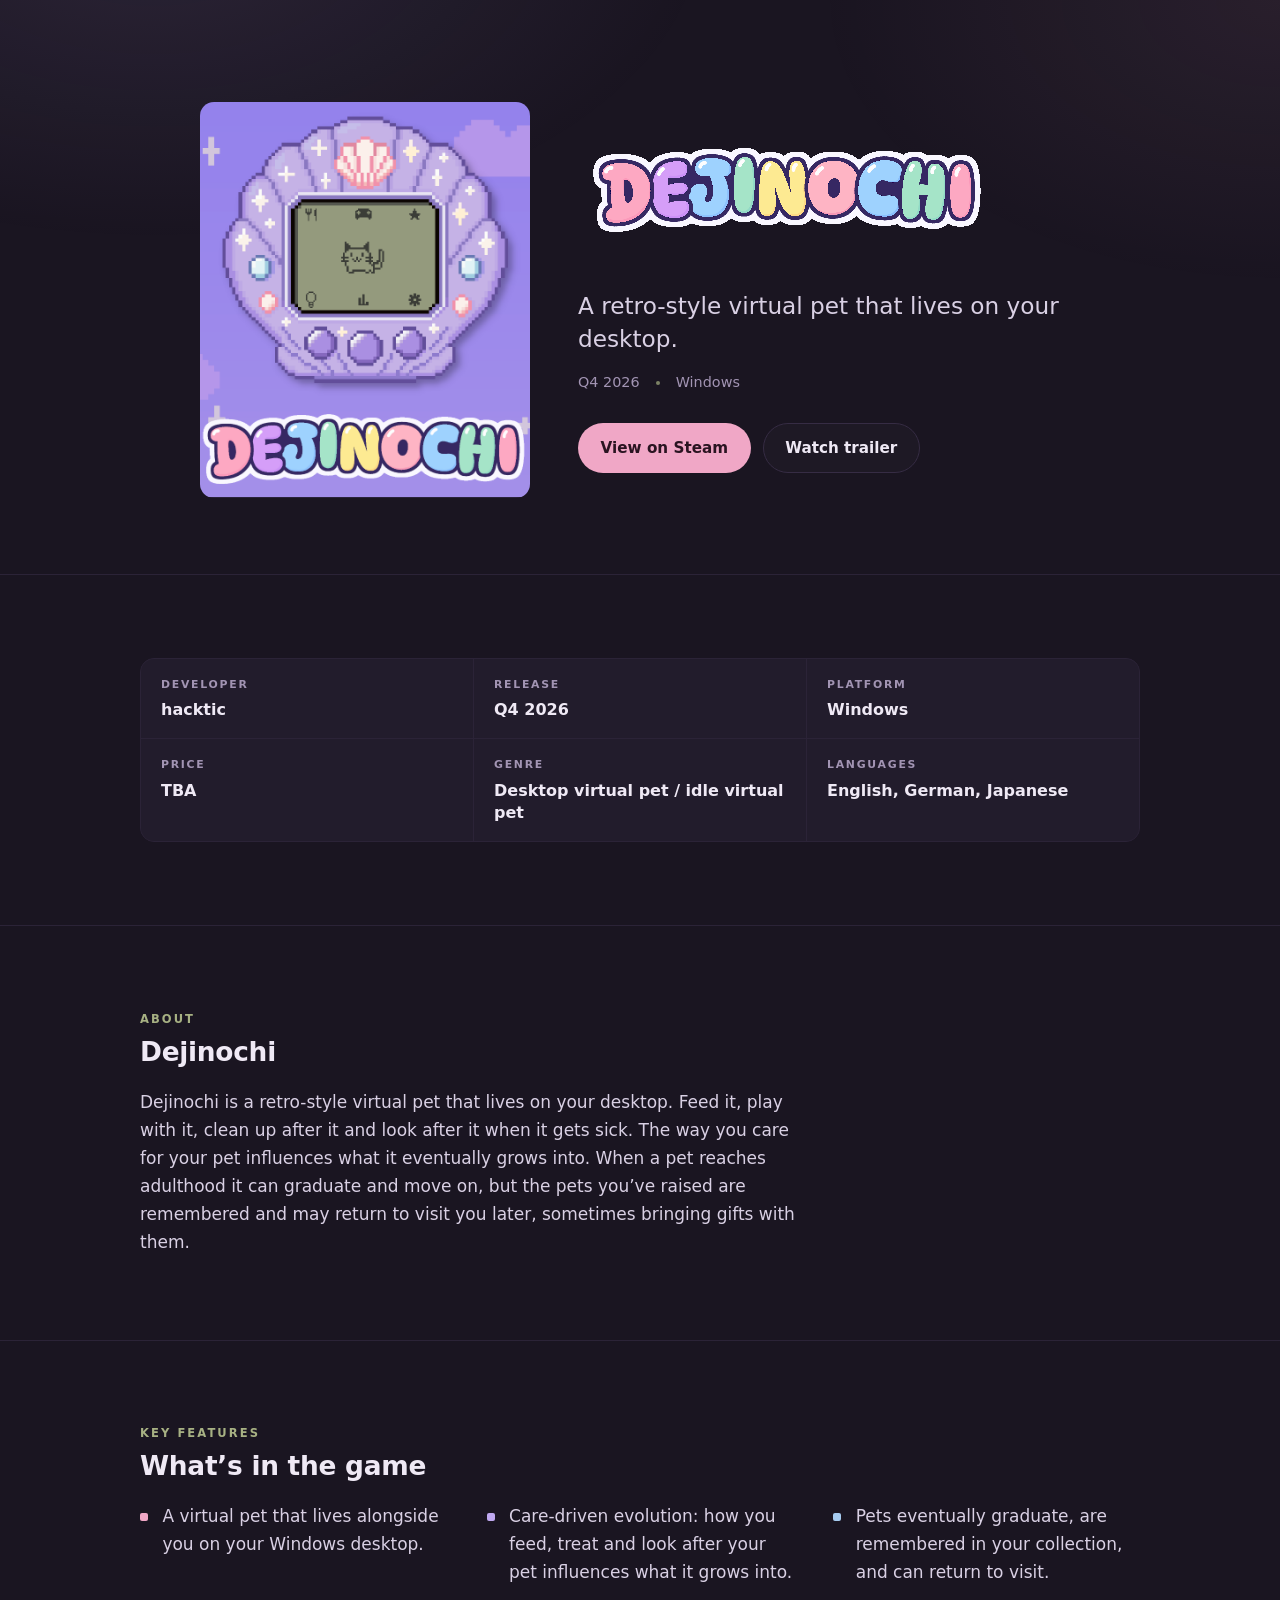
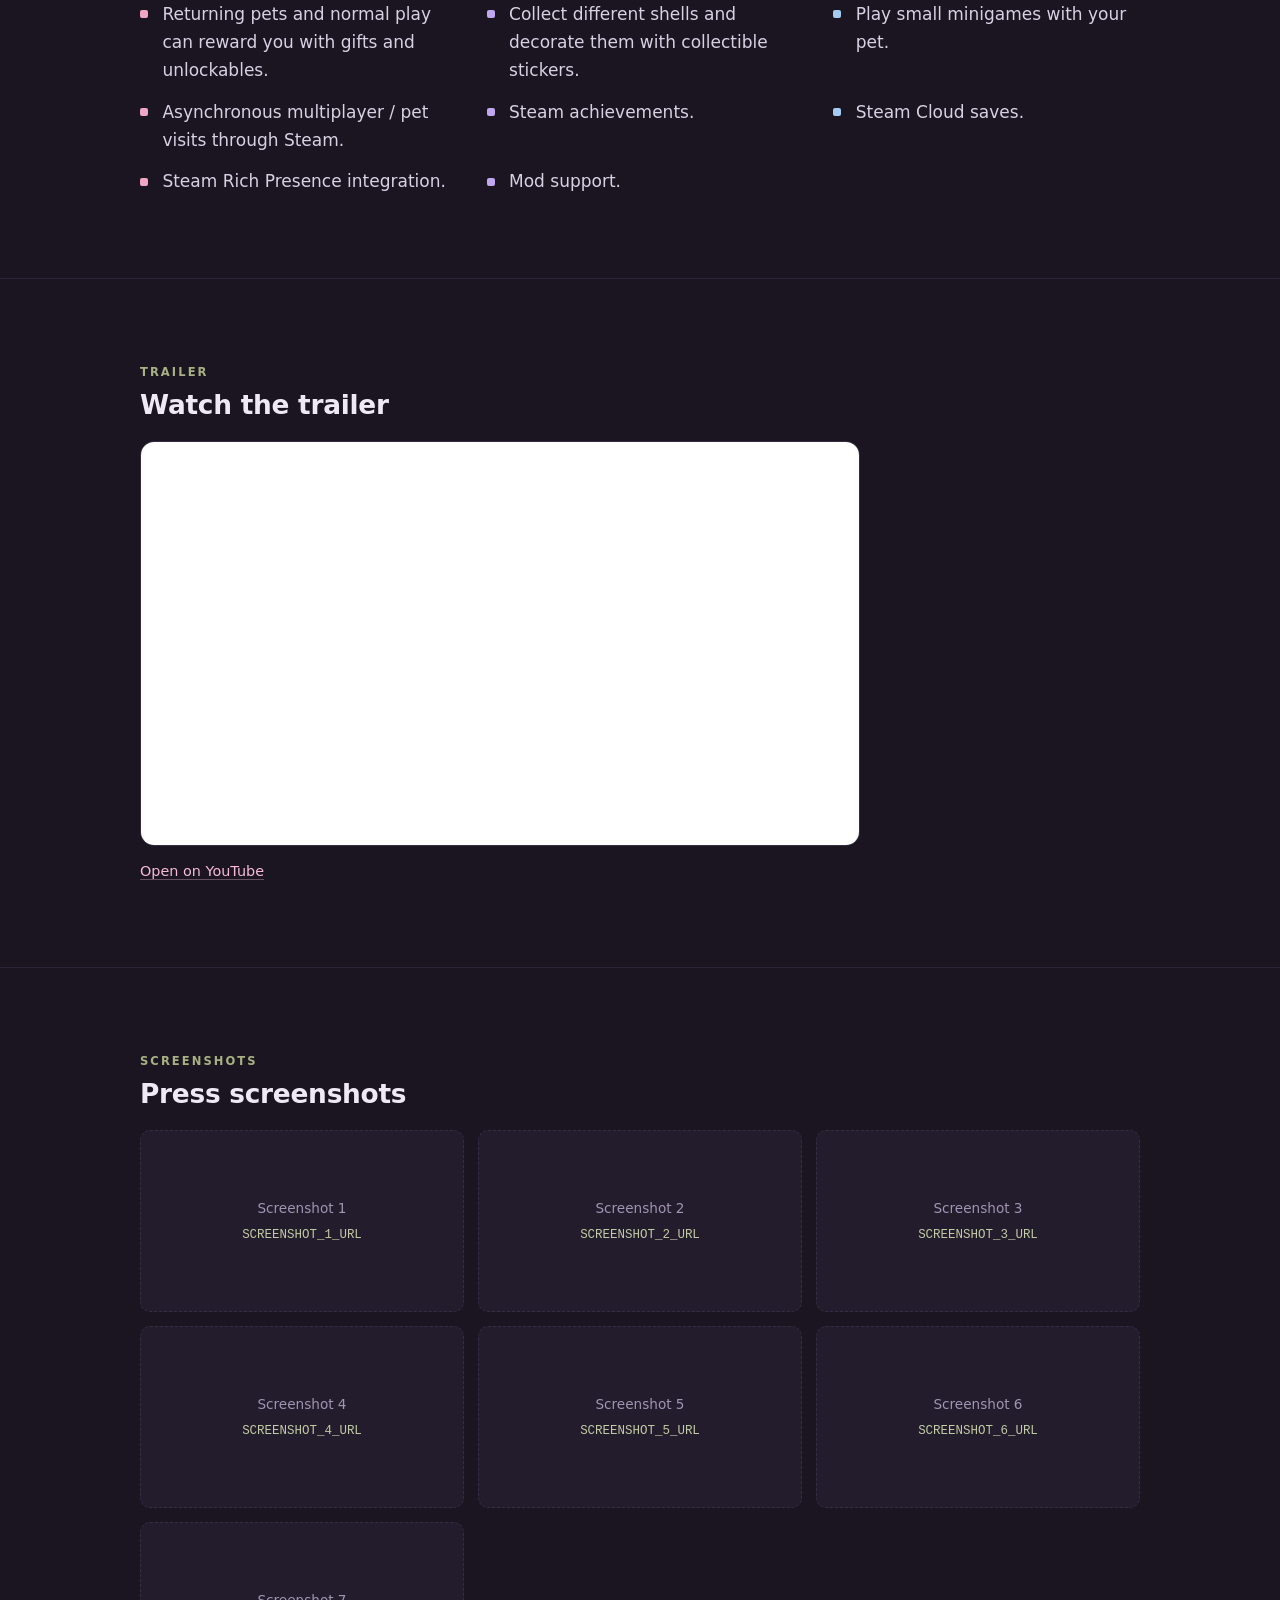
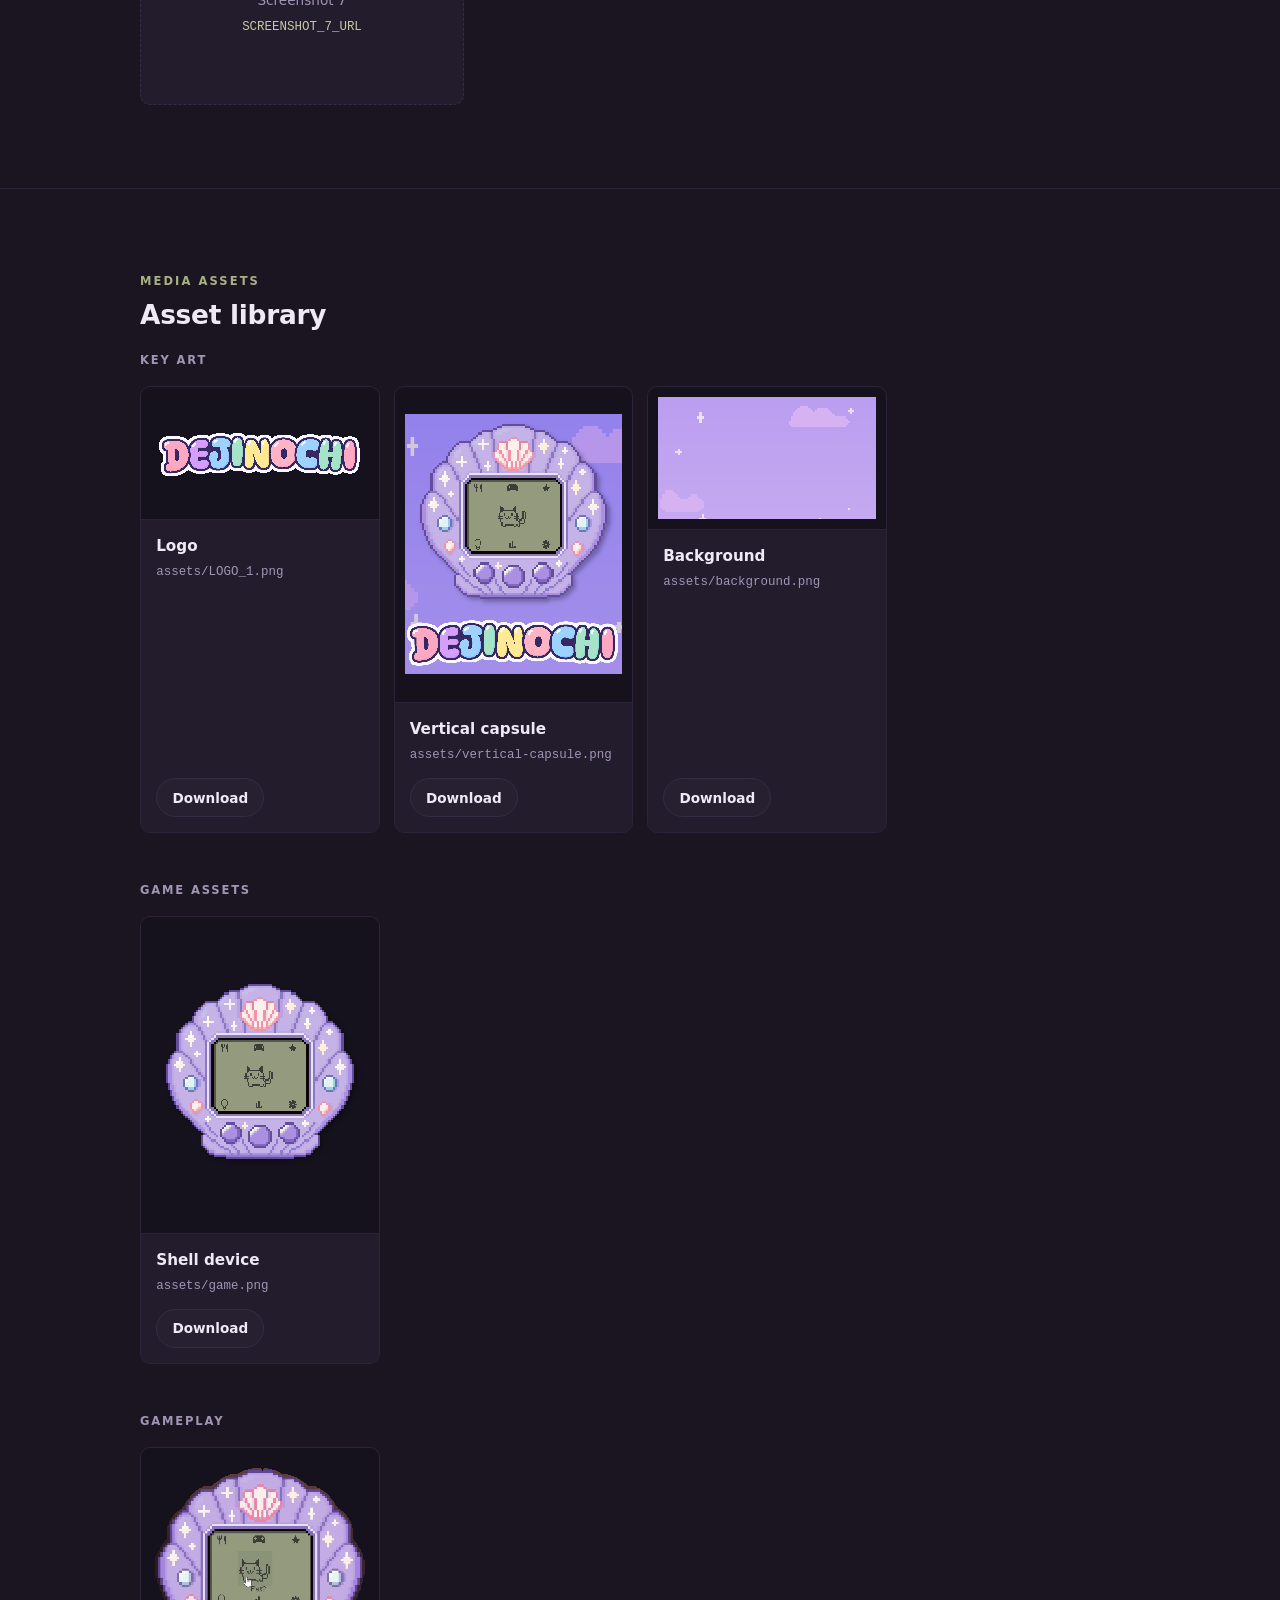
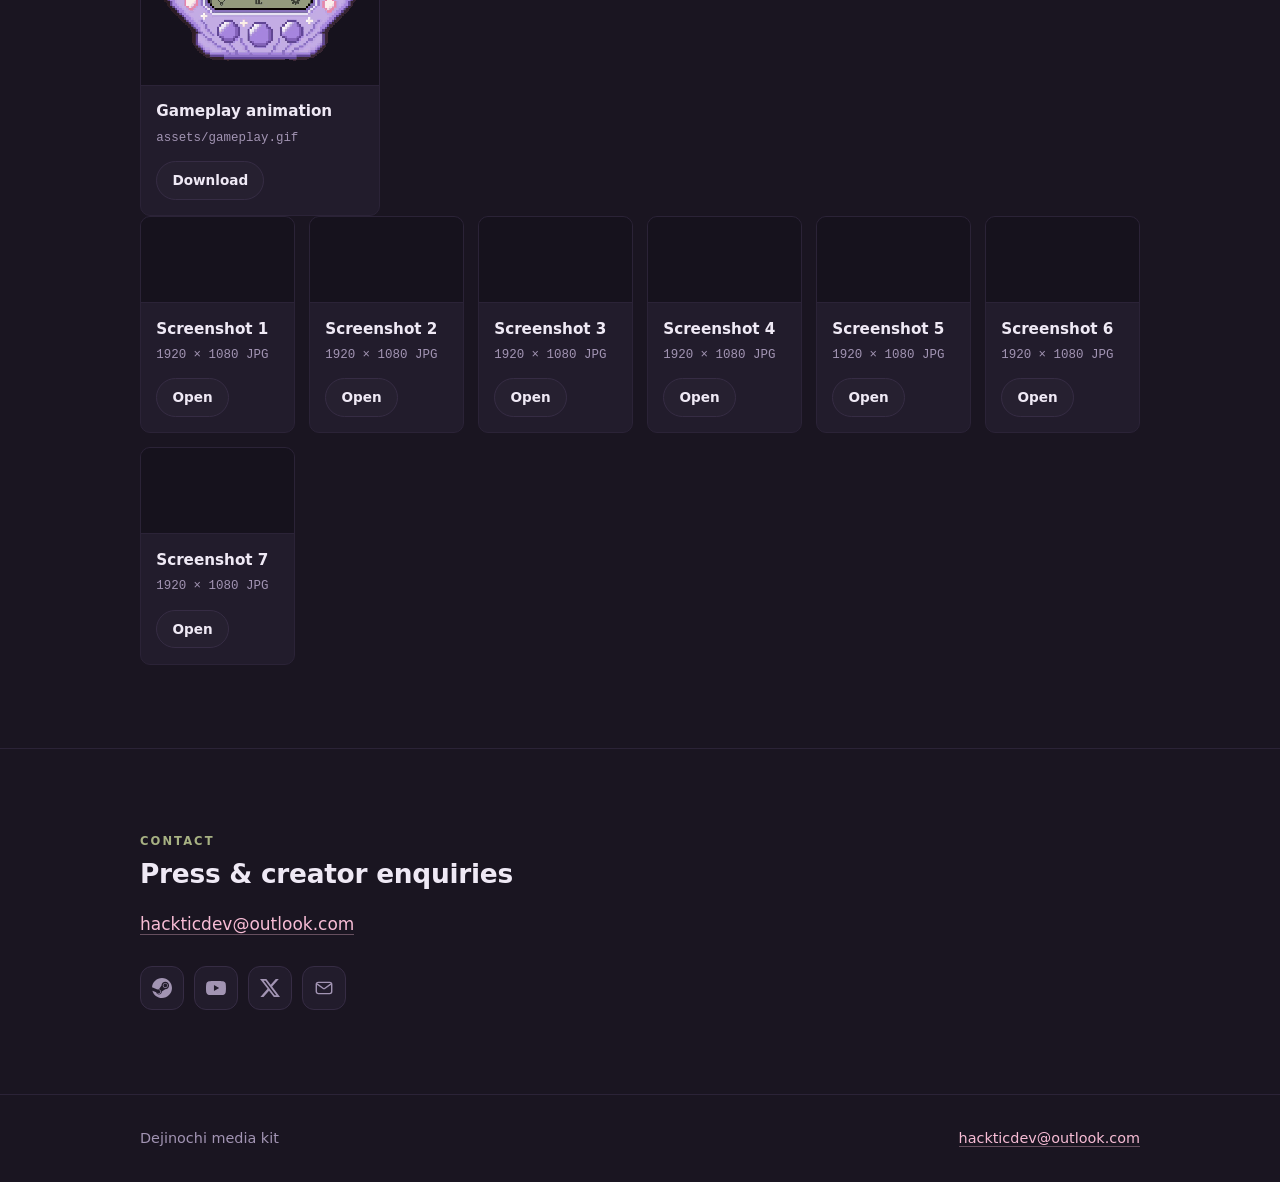
==== index.html @ 758d0b8b "Add dejinochi media kit" ====
<!DOCTYPE html>
<html lang="en">
<head>
<meta charset="utf-8">
<meta name="viewport" content="width=device-width, initial-scale=1">
<title>Dejinochi Media Kit</title>
<meta name="description" content="Media kit for Dejinochi, a retro-style virtual pet that lives on your desktop. Developed by hacktic. Windows, Q4 2026.">
<meta name="color-scheme" content="dark">
<link rel="stylesheet" href="styles.css">
<!-- Optional favicon: replace with a supplied icon file, or delete this line. -->
<link rel="icon" href="assets/LOGO_1.png">
</head>
<body>
<a class="skip-link" href="#main">Skip to content</a>

<!--
  ==========================================================================
  WHAT IS ALREADY FILLED IN
  --------------------------------------------------------------------------
  Steam store page        https://store.steampowered.com/app/5277000/Dejinochi/
  YouTube                 https://www.youtube.com/@hackticdev
  X / Twitter             https://x.com/_hacktic
  Email                   hackticdev@outlook.com

  Trailer                 https://www.youtube.com/watch?v=9hD8OuE7F8E
                          (embedded in the Trailer section)

  From the Steam store page (app 5277000), linked straight from Steam's CDN
  and never copied into this repository:
    - the seven screenshots in the Screenshots section and asset library

  TikTok is hidden for now; see the Contact section to switch it back on.

  Local files in the assets/ folder (see the Media assets section below):
    assets/LOGO_1.png             logo, also used in the hero and as favicon
    assets/vertical-capsule.png   key art, also shown in the hero
    assets/background.png         background art, listed in the asset library
    assets/background-decoration.png  optional faint hero decoration
    assets/game.png               transparent shell device
    assets/gameplay.gif           animated gameplay capture
    assets/capsule.png            not supplied yet - card hides itself
    assets/pet.gif                not supplied yet - card hides itself
    assets/shell.png              not supplied yet - card hides itself
  Any of these that are missing are removed automatically by script.js, so the
  layout will not break while you are still gathering assets.
  ==========================================================================
-->

<header class="hero" id="top">
  <!-- Decorative only: safe to delete. Removed automatically if the file is missing. -->
  <img class="hero__decor hero__decor--bg" src="assets/background-decoration.png" alt="" aria-hidden="true" data-optional>
  <img class="hero__decor hero__decor--pet" src="assets/pet.gif" alt="" aria-hidden="true" data-optional>

  <div class="wrap hero__inner">
    <!--
      Vertical capsule / key art, shown to the left of the game details.
      Uses assets/vertical-capsule.png. If that file is missing the whole
      column is dropped and the details sit on their own.
    -->
    <div class="hero__capsule" data-hero-capsule>
      <img src="assets/vertical-capsule.png" alt="Dejinochi key art" data-optional>
    </div>

    <div class="hero__details">
      <!-- Hero logo. If assets/LOGO_1.png is missing, the alt text is
           rendered as a wordmark instead. -->
      <h1 class="hero__logo">
        <img src="assets/LOGO_1.png" alt="Dejinochi" data-optional data-fallback-text="Dejinochi">
      </h1>

      <p class="hero__pitch">A retro-style virtual pet that lives on your desktop.</p>

      <ul class="hero__meta">
        <li>Q4 2026</li>
        <li>Windows</li>
      </ul>

      <div class="hero__actions">
        <a class="btn btn--primary" href="https://store.steampowered.com/app/5277000/Dejinochi/" target="_blank" rel="noopener">View on Steam</a>
        <!-- Scrolls down to the embedded trailer player. -->
        <a class="btn btn--ghost" href="#trailer">Watch trailer</a>
      </div>
    </div>
  </div>
</header>

<main id="main">

  <!-- ===================== Quick facts ===================== -->
  <section class="section section--facts" id="facts" aria-labelledby="facts-title">
    <div class="wrap">
      <h2 class="visually-hidden" id="facts-title">Quick facts</h2>
      <dl class="facts">
        <div class="fact">
          <dt>Developer</dt>
          <dd>hacktic</dd>
        </div>
        <div class="fact">
          <dt>Release</dt>
          <dd>Q4 2026</dd>
        </div>
        <div class="fact">
          <dt>Platform</dt>
          <dd>Windows</dd>
        </div>
        <div class="fact">
          <dt>Price</dt>
          <dd>TBA</dd>
        </div>
        <div class="fact">
          <dt>Genre</dt>
          <dd>Desktop virtual pet / idle virtual pet</dd>
        </div>
        <div class="fact">
          <dt>Languages</dt>
          <dd>English, German, Japanese</dd>
        </div>
      </dl>
    </div>
  </section>

  <!-- ===================== About ===================== -->
  <section class="section" id="about" aria-labelledby="about-title">
    <div class="wrap">
      <p class="kicker">About</p>
      <h2 class="section__title" id="about-title">Dejinochi</h2>
      <p class="prose">Dejinochi is a retro-style virtual pet that lives on your desktop. Feed it, play with it, clean up after it and look after it when it gets sick. The way you care for your pet influences what it eventually grows into. When a pet reaches adulthood it can graduate and move on, but the pets you&rsquo;ve raised are remembered and may return to visit you later, sometimes bringing gifts with them.</p>
    </div>
  </section>

  <!-- ===================== Key features ===================== -->
  <section class="section" id="features" aria-labelledby="features-title">
    <div class="wrap">
      <p class="kicker">Key features</p>
      <h2 class="section__title" id="features-title">What&rsquo;s in the game</h2>
      <ul class="features">
        <li>A virtual pet that lives alongside you on your Windows desktop.</li>
        <li>Care-driven evolution: how you feed, treat and look after your pet influences what it grows into.</li>
        <li>Pets eventually graduate, are remembered in your collection, and can return to visit.</li>
        <li>Returning pets and normal play can reward you with gifts and unlockables.</li>
        <li>Collect different shells and decorate them with collectible stickers.</li>
        <li>Play small minigames with your pet.</li>
        <li>Asynchronous multiplayer / pet visits through Steam.</li>
        <li>Steam achievements.</li>
        <li>Steam Cloud saves.</li>
        <li>Steam Rich Presence integration.</li>
        <li>Mod support.</li>
      </ul>
    </div>
  </section>

  <!-- ===================== Trailer ===================== -->
  <section class="section" id="trailer" aria-labelledby="trailer-title">
    <div class="wrap">
      <p class="kicker">Trailer</p>
      <h2 class="section__title" id="trailer-title">Watch the trailer</h2>

      <!--
        Trailer: "Trailer Dejinochi" on YouTube.
        youtube-nocookie.com is YouTube's privacy-enhanced mode, and the browser
        only fetches the player once this section is scrolled into view.
        Replace the video id below if the trailer ever changes.
      -->
      <div class="trailer">
        <iframe
          src="https://www.youtube-nocookie.com/embed/9hD8OuE7F8E"
          title="Trailer Dejinochi"
          loading="lazy"
          allow="accelerometer; autoplay; clipboard-write; encrypted-media; gyroscope; picture-in-picture; web-share"
          referrerpolicy="strict-origin-when-cross-origin"
          allowfullscreen></iframe>
      </div>

      <p class="trailer__note">
        <a class="link" href="https://www.youtube.com/watch?v=9hD8OuE7F8E" target="_blank" rel="noopener">Open on YouTube</a>
      </p>
    </div>
  </section>

  <!-- ===================== Screenshots ===================== -->
  <section class="section" id="screenshots" aria-labelledby="screenshots-title">
    <div class="wrap">
      <p class="kicker">Screenshots</p>
      <h2 class="section__title" id="screenshots-title">Press screenshots</h2>

      <!--
        Screenshots are the Steam-hosted images (app 5277000), linked directly
        and NOT copied into this repository.

        Each figure uses two sizes of the same image:
          .600x338.jpg    small version used in the grid
          .1920x1080.jpg  full-size version opened in the lightbox
        To swap one, replace both the <a href> and the <img src> below.
      -->
      <div class="shots">
        <figure class="shot">
          <a href="https://shared.fastly.steamstatic.com/store_item_assets/steam/apps/5277000/9f007143dc8e9e5ef512c29f7275c396ab0d1682/ss_9f007143dc8e9e5ef512c29f7275c396ab0d1682.1920x1080.jpg?t=1790077048" data-lightbox>
            <img src="https://shared.fastly.steamstatic.com/store_item_assets/steam/apps/5277000/9f007143dc8e9e5ef512c29f7275c396ab0d1682/ss_9f007143dc8e9e5ef512c29f7275c396ab0d1682.600x338.jpg?t=1790077048" alt="Dejinochi screenshot 1" loading="lazy" width="600" height="338" data-shot="1">
          </a>
        </figure>
        <figure class="shot">
          <a href="https://shared.fastly.steamstatic.com/store_item_assets/steam/apps/5277000/6d090331c26f19ef3faf357d08056264b77fbad9/ss_6d090331c26f19ef3faf357d08056264b77fbad9.1920x1080.jpg?t=1790077048" data-lightbox>
            <img src="https://shared.fastly.steamstatic.com/store_item_assets/steam/apps/5277000/6d090331c26f19ef3faf357d08056264b77fbad9/ss_6d090331c26f19ef3faf357d08056264b77fbad9.600x338.jpg?t=1790077048" alt="Dejinochi screenshot 2" loading="lazy" width="600" height="338" data-shot="2">
          </a>
        </figure>
        <figure class="shot">
          <a href="https://shared.fastly.steamstatic.com/store_item_assets/steam/apps/5277000/b8be200396b08d4cc1f6f5f1826ff902d24bbf24/ss_b8be200396b08d4cc1f6f5f1826ff902d24bbf24.1920x1080.jpg?t=1790077048" data-lightbox>
            <img src="https://shared.fastly.steamstatic.com/store_item_assets/steam/apps/5277000/b8be200396b08d4cc1f6f5f1826ff902d24bbf24/ss_b8be200396b08d4cc1f6f5f1826ff902d24bbf24.600x338.jpg?t=1790077048" alt="Dejinochi screenshot 3" loading="lazy" width="600" height="338" data-shot="3">
          </a>
        </figure>
        <figure class="shot">
          <a href="https://shared.fastly.steamstatic.com/store_item_assets/steam/apps/5277000/92c7c1259833dddfb0ccb66c43bcf81b70bd0a71/ss_92c7c1259833dddfb0ccb66c43bcf81b70bd0a71.1920x1080.jpg?t=1790077048" data-lightbox>
            <img src="https://shared.fastly.steamstatic.com/store_item_assets/steam/apps/5277000/92c7c1259833dddfb0ccb66c43bcf81b70bd0a71/ss_92c7c1259833dddfb0ccb66c43bcf81b70bd0a71.600x338.jpg?t=1790077048" alt="Dejinochi screenshot 4" loading="lazy" width="600" height="338" data-shot="4">
          </a>
        </figure>
        <figure class="shot">
          <a href="https://shared.fastly.steamstatic.com/store_item_assets/steam/apps/5277000/ba367070acfd0b61732c45e2d7b7027cbb4b5f37/ss_ba367070acfd0b61732c45e2d7b7027cbb4b5f37.1920x1080.jpg?t=1790077048" data-lightbox>
            <img src="https://shared.fastly.steamstatic.com/store_item_assets/steam/apps/5277000/ba367070acfd0b61732c45e2d7b7027cbb4b5f37/ss_ba367070acfd0b61732c45e2d7b7027cbb4b5f37.600x338.jpg?t=1790077048" alt="Dejinochi screenshot 5" loading="lazy" width="600" height="338" data-shot="5">
          </a>
        </figure>
        <figure class="shot">
          <a href="https://shared.fastly.steamstatic.com/store_item_assets/steam/apps/5277000/271708dd27e728b138e32de8cfbe1b5308aa3a87/ss_271708dd27e728b138e32de8cfbe1b5308aa3a87.1920x1080.jpg?t=1790077048" data-lightbox>
            <img src="https://shared.fastly.steamstatic.com/store_item_assets/steam/apps/5277000/271708dd27e728b138e32de8cfbe1b5308aa3a87/ss_271708dd27e728b138e32de8cfbe1b5308aa3a87.600x338.jpg?t=1790077048" alt="Dejinochi screenshot 6" loading="lazy" width="600" height="338" data-shot="6">
          </a>
        </figure>
        <figure class="shot">
          <a href="https://shared.fastly.steamstatic.com/store_item_assets/steam/apps/5277000/b6f4d7699cf772a6b657f67bbb3a97579b88d482/ss_b6f4d7699cf772a6b657f67bbb3a97579b88d482.1920x1080.jpg?t=1790077048" data-lightbox>
            <img src="https://shared.fastly.steamstatic.com/store_item_assets/steam/apps/5277000/b6f4d7699cf772a6b657f67bbb3a97579b88d482/ss_b6f4d7699cf772a6b657f67bbb3a97579b88d482.600x338.jpg?t=1790077048" alt="Dejinochi screenshot 7" loading="lazy" width="600" height="338" data-shot="7">
          </a>
        </figure>
      </div>
    </div>
  </section>

  <!-- ===================== Media assets ===================== -->
  <section class="section" id="assets" aria-labelledby="assets-title">
    <div class="wrap">
      <p class="kicker">Media assets</p>
      <h2 class="section__title" id="assets-title">Asset library</h2>

      <!--
        Key art. Cards pointing at the local assets/ folder are removed
        automatically when the file is not there yet, so only assets that
        really exist are offered. The background is served by Steam, so it is
        always shown.
      -->
      <div class="asset-group" data-asset-group>
        <h3 class="asset-group__title">Key art</h3>
        <ul class="asset-grid">
          <li class="asset-card" data-asset="assets/LOGO_1.png">
            <div class="asset-card__preview">
              <img src="assets/LOGO_1.png" alt="Dejinochi logo" loading="lazy" data-optional>
            </div>
            <div class="asset-card__body">
              <p class="asset-card__name">Logo</p>
              <p class="asset-card__meta">assets/LOGO_1.png</p>
              <a class="btn btn--small" href="assets/LOGO_1.png" download>Download</a>
            </div>
          </li>
          <li class="asset-card asset-card--tall" data-asset="assets/vertical-capsule.png">
            <div class="asset-card__preview">
              <img src="assets/vertical-capsule.png" alt="Dejinochi vertical capsule" loading="lazy" data-optional>
            </div>
            <div class="asset-card__body">
              <p class="asset-card__name">Vertical capsule</p>
              <p class="asset-card__meta">assets/vertical-capsule.png</p>
              <a class="btn btn--small" href="assets/vertical-capsule.png" download>Download</a>
            </div>
          </li>
          <li class="asset-card" data-asset="assets/capsule.png">
            <div class="asset-card__preview">
              <img src="assets/capsule.png" alt="Dejinochi capsule" loading="lazy" data-optional>
            </div>
            <div class="asset-card__body">
              <p class="asset-card__name">Capsule / key art</p>
              <p class="asset-card__meta">assets/capsule.png</p>
              <a class="btn btn--small" href="assets/capsule.png" download>Download</a>
            </div>
          </li>
          <li class="asset-card" data-asset="assets/background.png">
            <div class="asset-card__preview">
              <img src="assets/background.png" alt="Dejinochi background artwork" loading="lazy" data-optional>
            </div>
            <div class="asset-card__body">
              <p class="asset-card__name">Background</p>
              <p class="asset-card__meta">assets/background.png</p>
              <a class="btn btn--small" href="assets/background.png" download>Download</a>
            </div>
          </li>
        </ul>
        <p class="assets__empty" data-assets-empty hidden>The local files in this group have not been added to the <code>assets/</code> folder yet.</p>
      </div>

      <!-- Transparent in-game assets, supplied locally. -->
      <div class="asset-group" data-asset-group>
        <h3 class="asset-group__title">Game assets</h3>
        <ul class="asset-grid">
          <li class="asset-card asset-card--tall" data-asset="assets/game.png">
            <div class="asset-card__preview">
              <img src="assets/game.png" alt="Dejinochi shell device" loading="lazy" data-optional>
            </div>
            <div class="asset-card__body">
              <p class="asset-card__name">Shell device</p>
              <p class="asset-card__meta">assets/game.png</p>
              <a class="btn btn--small" href="assets/game.png" download>Download</a>
            </div>
          </li>
          <!-- Optional extras: drop these files in to make the cards appear. -->
          <li class="asset-card asset-card--tall" data-asset="assets/pet.gif">
            <div class="asset-card__preview">
              <img src="assets/pet.gif" alt="Dejinochi pet animation" loading="lazy" data-optional>
            </div>
            <div class="asset-card__body">
              <p class="asset-card__name">Pet animation</p>
              <p class="asset-card__meta">assets/pet.gif</p>
              <a class="btn btn--small" href="assets/pet.gif" download>Download</a>
            </div>
          </li>
          <li class="asset-card asset-card--tall" data-asset="assets/shell.png">
            <div class="asset-card__preview">
              <img src="assets/shell.png" alt="Dejinochi shell" loading="lazy" data-optional>
            </div>
            <div class="asset-card__body">
              <p class="asset-card__name">Shell</p>
              <p class="asset-card__meta">assets/shell.png</p>
              <a class="btn btn--small" href="assets/shell.png" download>Download</a>
            </div>
          </li>
        </ul>
        <p class="assets__empty" data-assets-empty hidden>The local files in this group have not been added to the <code>assets/</code> folder yet.</p>
      </div>

      <!--
        Gameplay: the same Steam-hosted screenshots as the gallery above,
        listed here with direct download links to the 1920x1080 originals.
      -->
      <div class="asset-group" data-asset-group>
        <h3 class="asset-group__title">Gameplay</h3>
        <ul class="asset-grid">
          <li class="asset-card asset-card--square" data-asset="assets/gameplay.gif">
            <div class="asset-card__preview">
              <img src="assets/gameplay.gif" alt="Dejinochi gameplay animation" loading="lazy" data-optional>
            </div>
            <div class="asset-card__body">
              <p class="asset-card__name">Gameplay animation</p>
              <p class="asset-card__meta">assets/gameplay.gif</p>
              <a class="btn btn--small" href="assets/gameplay.gif" download>Download</a>
            </div>
          </li>
        </ul>

        <ul class="asset-grid asset-grid--compact">
          <li class="asset-card">
            <div class="asset-card__preview">
              <img src="https://shared.fastly.steamstatic.com/store_item_assets/steam/apps/5277000/9f007143dc8e9e5ef512c29f7275c396ab0d1682/ss_9f007143dc8e9e5ef512c29f7275c396ab0d1682.600x338.jpg?t=1790077048" alt="" loading="lazy">
            </div>
            <div class="asset-card__body">
              <p class="asset-card__name">Screenshot 1</p>
              <p class="asset-card__meta">1920 &times; 1080 JPG</p>
              <a class="btn btn--small" href="https://shared.fastly.steamstatic.com/store_item_assets/steam/apps/5277000/9f007143dc8e9e5ef512c29f7275c396ab0d1682/ss_9f007143dc8e9e5ef512c29f7275c396ab0d1682.1920x1080.jpg?t=1790077048" target="_blank" rel="noopener">Open</a>
            </div>
          </li>
          <li class="asset-card">
            <div class="asset-card__preview">
              <img src="https://shared.fastly.steamstatic.com/store_item_assets/steam/apps/5277000/6d090331c26f19ef3faf357d08056264b77fbad9/ss_6d090331c26f19ef3faf357d08056264b77fbad9.600x338.jpg?t=1790077048" alt="" loading="lazy">
            </div>
            <div class="asset-card__body">
              <p class="asset-card__name">Screenshot 2</p>
              <p class="asset-card__meta">1920 &times; 1080 JPG</p>
              <a class="btn btn--small" href="https://shared.fastly.steamstatic.com/store_item_assets/steam/apps/5277000/6d090331c26f19ef3faf357d08056264b77fbad9/ss_6d090331c26f19ef3faf357d08056264b77fbad9.1920x1080.jpg?t=1790077048" target="_blank" rel="noopener">Open</a>
            </div>
          </li>
          <li class="asset-card">
            <div class="asset-card__preview">
              <img src="https://shared.fastly.steamstatic.com/store_item_assets/steam/apps/5277000/b8be200396b08d4cc1f6f5f1826ff902d24bbf24/ss_b8be200396b08d4cc1f6f5f1826ff902d24bbf24.600x338.jpg?t=1790077048" alt="" loading="lazy">
            </div>
            <div class="asset-card__body">
              <p class="asset-card__name">Screenshot 3</p>
              <p class="asset-card__meta">1920 &times; 1080 JPG</p>
              <a class="btn btn--small" href="https://shared.fastly.steamstatic.com/store_item_assets/steam/apps/5277000/b8be200396b08d4cc1f6f5f1826ff902d24bbf24/ss_b8be200396b08d4cc1f6f5f1826ff902d24bbf24.1920x1080.jpg?t=1790077048" target="_blank" rel="noopener">Open</a>
            </div>
          </li>
          <li class="asset-card">
            <div class="asset-card__preview">
              <img src="https://shared.fastly.steamstatic.com/store_item_assets/steam/apps/5277000/92c7c1259833dddfb0ccb66c43bcf81b70bd0a71/ss_92c7c1259833dddfb0ccb66c43bcf81b70bd0a71.600x338.jpg?t=1790077048" alt="" loading="lazy">
            </div>
            <div class="asset-card__body">
              <p class="asset-card__name">Screenshot 4</p>
              <p class="asset-card__meta">1920 &times; 1080 JPG</p>
              <a class="btn btn--small" href="https://shared.fastly.steamstatic.com/store_item_assets/steam/apps/5277000/92c7c1259833dddfb0ccb66c43bcf81b70bd0a71/ss_92c7c1259833dddfb0ccb66c43bcf81b70bd0a71.1920x1080.jpg?t=1790077048" target="_blank" rel="noopener">Open</a>
            </div>
          </li>
          <li class="asset-card">
            <div class="asset-card__preview">
              <img src="https://shared.fastly.steamstatic.com/store_item_assets/steam/apps/5277000/ba367070acfd0b61732c45e2d7b7027cbb4b5f37/ss_ba367070acfd0b61732c45e2d7b7027cbb4b5f37.600x338.jpg?t=1790077048" alt="" loading="lazy">
            </div>
            <div class="asset-card__body">
              <p class="asset-card__name">Screenshot 5</p>
              <p class="asset-card__meta">1920 &times; 1080 JPG</p>
              <a class="btn btn--small" href="https://shared.fastly.steamstatic.com/store_item_assets/steam/apps/5277000/ba367070acfd0b61732c45e2d7b7027cbb4b5f37/ss_ba367070acfd0b61732c45e2d7b7027cbb4b5f37.1920x1080.jpg?t=1790077048" target="_blank" rel="noopener">Open</a>
            </div>
          </li>
          <li class="asset-card">
            <div class="asset-card__preview">
              <img src="https://shared.fastly.steamstatic.com/store_item_assets/steam/apps/5277000/271708dd27e728b138e32de8cfbe1b5308aa3a87/ss_271708dd27e728b138e32de8cfbe1b5308aa3a87.600x338.jpg?t=1790077048" alt="" loading="lazy">
            </div>
            <div class="asset-card__body">
              <p class="asset-card__name">Screenshot 6</p>
              <p class="asset-card__meta">1920 &times; 1080 JPG</p>
              <a class="btn btn--small" href="https://shared.fastly.steamstatic.com/store_item_assets/steam/apps/5277000/271708dd27e728b138e32de8cfbe1b5308aa3a87/ss_271708dd27e728b138e32de8cfbe1b5308aa3a87.1920x1080.jpg?t=1790077048" target="_blank" rel="noopener">Open</a>
            </div>
          </li>
          <li class="asset-card">
            <div class="asset-card__preview">
              <img src="https://shared.fastly.steamstatic.com/store_item_assets/steam/apps/5277000/b6f4d7699cf772a6b657f67bbb3a97579b88d482/ss_b6f4d7699cf772a6b657f67bbb3a97579b88d482.600x338.jpg?t=1790077048" alt="" loading="lazy">
            </div>
            <div class="asset-card__body">
              <p class="asset-card__name">Screenshot 7</p>
              <p class="asset-card__meta">1920 &times; 1080 JPG</p>
              <a class="btn btn--small" href="https://shared.fastly.steamstatic.com/store_item_assets/steam/apps/5277000/b6f4d7699cf772a6b657f67bbb3a97579b88d482/ss_b6f4d7699cf772a6b657f67bbb3a97579b88d482.1920x1080.jpg?t=1790077048" target="_blank" rel="noopener">Open</a>
            </div>
          </li>
        </ul>
        <p class="assets__empty" data-assets-empty hidden>The local files in this group have not been added to the <code>assets/</code> folder yet.</p>
      </div>
    </div>
  </section>

  <!-- ===================== Contact ===================== -->
  <section class="section" id="contact" aria-labelledby="contact-title">
    <div class="wrap">
      <p class="kicker">Contact</p>
      <h2 class="section__title" id="contact-title">Press &amp; creator enquiries</h2>
      <p class="prose prose--tight">
        <a class="link" href="mailto:hackticdev@outlook.com">hackticdev@outlook.com</a>
      </p>

      <ul class="social">
        <li>
          <a href="https://store.steampowered.com/app/5277000/Dejinochi/" target="_blank" rel="noopener" aria-label="Dejinochi on Steam">
            <svg viewBox="0 0 24 24" aria-hidden="true" focusable="false"><path d="M11.979 0C5.678 0 .511 4.86.022 11.037l6.432 2.658c.545-.371 1.203-.59 1.912-.59.063 0 .125.004.188.006l2.861-4.142V8.91c0-2.495 2.028-4.524 4.524-4.524 2.494 0 4.524 2.031 4.524 4.527s-2.03 4.525-4.524 4.525h-.105l-4.076 2.911c0 .052.004.105.004.159 0 1.875-1.515 3.396-3.39 3.396-1.635 0-3.016-1.173-3.331-2.727L.436 15.27C1.862 20.307 6.486 24 11.979 24c6.627 0 11.999-5.373 11.999-12S18.605 0 11.979 0zM7.54 18.21l-1.473-.61c.262.543.714.999 1.314 1.25 1.297.539 2.793-.076 3.332-1.375.263-.63.264-1.319.005-1.949s-.75-1.121-1.377-1.383c-.624-.26-1.29-.249-1.878-.03l1.523.63c.956.4 1.409 1.5 1.009 2.455-.397.957-1.497 1.41-2.454 1.012H7.54zm11.415-9.303c0-1.662-1.353-3.015-3.015-3.015-1.665 0-3.015 1.353-3.015 3.015 0 1.665 1.35 3.015 3.015 3.015 1.663 0 3.015-1.35 3.015-3.015zm-5.273-.005c0-1.252 1.013-2.266 2.265-2.266 1.249 0 2.266 1.014 2.266 2.266 0 1.251-1.017 2.265-2.266 2.265-1.253 0-2.265-1.014-2.265-2.265z"/></svg>
          </a>
        </li>
        <li>
          <a href="https://www.youtube.com/@hackticdev" target="_blank" rel="noopener" aria-label="hacktic on YouTube">
            <svg viewBox="0 0 24 24" aria-hidden="true" focusable="false"><path d="M23.498 6.186a3.016 3.016 0 0 0-2.122-2.136C19.505 3.545 12 3.545 12 3.545s-7.505 0-9.377.505A3.017 3.017 0 0 0 .502 6.186C0 8.07 0 12 0 12s0 3.93.502 5.814a3.016 3.016 0 0 0 2.122 2.136c1.871.505 9.376.505 9.376.505s7.505 0 9.377-.505a3.015 3.015 0 0 0 2.122-2.136C24 15.93 24 12 24 12s0-3.93-.502-5.814zM9.545 15.568V8.432L15.818 12l-6.273 3.568z"/></svg>
          </a>
        </li>
        <!--
          TikTok is hidden for now. To bring it back, uncomment the <li> below
          and replace TIKTOK_URL with the profile link.
        <li>
          <a href="TIKTOK_URL" target="_blank" rel="noopener" aria-label="hacktic on TikTok">
            <svg viewBox="0 0 24 24" aria-hidden="true" focusable="false"><path d="M12.525.02c1.31-.02 2.61-.01 3.91-.02.08 1.53.63 3.09 1.75 4.17 1.12 1.11 2.7 1.62 4.24 1.79v4.03c-1.44-.05-2.89-.35-4.2-.97-.57-.26-1.1-.59-1.62-.93-.01 2.92.01 5.84-.02 8.75-.08 1.4-.54 2.79-1.35 3.94-1.31 1.92-3.58 3.17-5.91 3.21-1.43.08-2.86-.31-4.08-1.03-2.02-1.19-3.44-3.37-3.65-5.71-.02-.5-.03-1-.01-1.49.18-1.9 1.12-3.72 2.58-4.96 1.66-1.44 3.98-2.13 6.15-1.72.02 1.48-.04 2.96-.04 4.44-.99-.32-2.15-.23-3.02.37-.63.41-1.11 1.04-1.36 1.75-.21.51-.15 1.07-.14 1.61.24 1.64 1.82 3.02 3.5 2.87 1.12-.01 2.19-.66 2.77-1.61.19-.33.4-.67.41-1.06.1-1.79.06-3.57.07-5.36.01-4.03-.01-8.05.02-12.07z"/></svg>
          </a>
        </li>
        -->
        <li>
          <a href="https://x.com/_hacktic" target="_blank" rel="noopener" aria-label="hacktic on X (Twitter)">
            <svg viewBox="0 0 24 24" aria-hidden="true" focusable="false"><path d="M18.901 1.153h3.68l-8.04 9.19L24 22.846h-7.406l-5.8-7.584-6.638 7.584H.474l8.6-9.83L0 1.154h7.594l5.243 6.932ZM17.61 20.644h2.039L6.486 3.24H4.298Z"/></svg>
          </a>
        </li>
        <li>
          <a href="mailto:hackticdev@outlook.com" aria-label="Email hacktic">
            <svg viewBox="0 0 24 24" fill="none" stroke="currentColor" stroke-width="1.7" stroke-linecap="round" stroke-linejoin="round" aria-hidden="true" focusable="false"><rect x="2.75" y="5.25" width="18.5" height="13.5" rx="2.5"/><path d="m3.9 7.4 6.9 4.9a2 2 0 0 0 2.4 0l6.9-4.9"/></svg>
          </a>
        </li>
      </ul>
    </div>
  </section>

</main>

<footer class="footer">
  <div class="wrap footer__inner">
    <p>Dejinochi media kit</p>
    <p><a class="link" href="mailto:hackticdev@outlook.com">hackticdev@outlook.com</a></p>
  </div>
</footer>

<!-- Lightbox: used by the screenshot gallery. -->
<div class="lightbox" id="lightbox" role="dialog" aria-modal="true" aria-label="Screenshot viewer" hidden>
  <button type="button" class="lightbox__close" aria-label="Close screenshot viewer">
    <svg viewBox="0 0 24 24" aria-hidden="true" focusable="false"><path d="M6 6l12 12M18 6L6 18" fill="none" stroke="currentColor" stroke-width="2" stroke-linecap="round"/></svg>
  </button>
  <img class="lightbox__img" src="" alt="">
</div>

<script src="script.js" defer></script>
</body>
</html>
---- styles.css ----
/* ==========================================================================
   Dejinochi media kit
   --------------------------------------------------------------------------
   Contents
   1.  Design tokens
   2.  Base / reset
   3.  Layout helpers
   4.  Hero
   5.  Quick facts
   6.  Sections, About, Key features
   7.  Trailer
   8.  Screenshots + lightbox
   9.  Media assets
   10. Contact / social
   11. Footer
   12. Responsive
   ========================================================================== */

/* 1. Design tokens -------------------------------------------------------- */
:root {
  /* Surfaces: dark, slightly warm plum/navy */
  --bg: #1a1521;
  --panel: #221c2c;
  --panel-hover: #281f34;
  --border: #362c44;
  --border-soft: #2b2337;

  /* Text */
  --text: #efe9f5;
  --text-soft: #d9d0e4;
  --text-muted: #a294b3;

  /* Accents: soft pink, lavender, pale blue, muted LCD green */
  --pink: #f0a7c6;
  --pink-strong: #f7bcd5;
  --lilac: #bfa8f0;
  --blue: #a6cbf0;
  --lcd: #a7b183;
  --lcd-soft: #c2cba4;

  /* Shape */
  --radius: 14px;
  --radius-sm: 10px;

  /* Type
     --font-pixel is the hook for a future pixel font: set it to something like
     "Dejinochi Pixel", monospace; and it will be used only for small labels
     (eyebrow text, quick-fact labels, kickers). */
  --font-sans: system-ui, -apple-system, "Segoe UI", Roboto, "Helvetica Neue", Arial, sans-serif;
  --font-pixel: var(--font-sans);

  --wrap: 1080px;
  --focus: 0 0 0 3px rgba(240, 167, 198, 0.45);
}

/* 2. Base / reset --------------------------------------------------------- */
*,
*::before,
*::after { box-sizing: border-box; }

html { -webkit-text-size-adjust: 100%; }

@media (prefers-reduced-motion: no-preference) {
  html { scroll-behavior: smooth; }
}

body {
  margin: 0;
  background-color: var(--bg);
  color: var(--text);
  font-family: var(--font-sans);
  font-size: 17px;
  line-height: 1.65;
  -webkit-font-smoothing: antialiased;
  text-rendering: optimizeLegibility;
}

/* Very subtle warmth so the dark background is not flat. */
body::before {
  content: "";
  position: fixed;
  inset: 0;
  z-index: 0;
  pointer-events: none;
  background:
    radial-gradient(820px 460px at 12% -8%, rgba(191, 168, 240, 0.10), transparent 68%),
    radial-gradient(680px 420px at 100% 0%, rgba(240, 167, 198, 0.07), transparent 68%);
}

body > * { position: relative; z-index: 1; }

body.is-locked { overflow: hidden; }

img { max-width: 100%; height: auto; }

a { color: inherit; }

:focus-visible {
  outline: none;
  box-shadow: var(--focus);
  border-radius: 6px;
}

.visually-hidden {
  position: absolute !important;
  width: 1px; height: 1px;
  margin: -1px; padding: 0;
  overflow: hidden;
  clip: rect(0 0 0 0);
  clip-path: inset(50%);
  white-space: nowrap;
  border: 0;
}

[hidden] { display: none !important; }

.skip-link {
  position: absolute;
  left: 16px;
  top: -60px;
  z-index: 100;
  padding: 0.6rem 1rem;
  background: var(--panel);
  border: 1px solid var(--border);
  border-radius: var(--radius-sm);
  text-decoration: none;
  font-size: 0.9rem;
  transition: top 0.15s ease;
}
.skip-link:focus { top: 16px; }

/* 3. Layout helpers ------------------------------------------------------- */
.wrap {
  width: 100%;
  max-width: var(--wrap);
  margin-inline: auto;
  padding-inline: clamp(20px, 5vw, 40px);
}

.eyebrow,
.kicker {
  margin: 0 0 0.75rem;
  font-family: var(--font-pixel);
  font-size: 0.72rem;
  font-weight: 700;
  letter-spacing: 0.18em;
  text-transform: uppercase;
  color: var(--lcd);
}

.kicker { margin-bottom: 0.4rem; }

.section__title {
  margin: 0 0 1.25rem;
  font-size: clamp(1.3rem, 2.5vw, 1.65rem);
  line-height: 1.25;
  letter-spacing: -0.01em;
  font-weight: 650;
}

.prose {
  margin: 0;
  max-width: 62ch;
  color: var(--text-soft);
}
.prose--tight { margin-bottom: 1.75rem; }

.link {
  color: var(--pink-strong);
  text-decoration: none;
  border-bottom: 1px solid rgba(247, 188, 213, 0.35);
  transition: border-color 0.15s ease, color 0.15s ease;
}
.link:hover { border-bottom-color: var(--pink-strong); }

/* Buttons */
.btn {
  display: inline-flex;
  align-items: center;
  justify-content: center;
  gap: 0.5rem;
  padding: 0.72rem 1.35rem;
  border: 1px solid transparent;
  border-radius: 999px;
  font: inherit;
  font-size: 0.95rem;
  font-weight: 600;
  text-decoration: none;
  white-space: nowrap;
  cursor: pointer;
  transition: background-color 0.15s ease, border-color 0.15s ease, color 0.15s ease, transform 0.15s ease;
}

.btn--primary {
  background: var(--pink);
  color: #2a1421;
}
.btn--primary:hover {
  background: var(--pink-strong);
  transform: translateY(-1px);
}

.btn--ghost {
  border-color: var(--border);
  color: var(--text);
  background: rgba(255, 255, 255, 0.02);
}
.btn--ghost:hover {
  border-color: var(--lilac);
  transform: translateY(-1px);
}

.btn--small {
  padding: 0.45rem 0.95rem;
  font-size: 0.85rem;
  border-color: var(--border);
  color: var(--text);
  background: rgba(255, 255, 255, 0.02);
}
.btn--small:hover { border-color: var(--pink); }

/* 4. Hero ----------------------------------------------------------------- */
.hero {
  position: relative;
  overflow: hidden;
  padding-block: clamp(52px, 8vw, 104px) clamp(44px, 6vw, 76px);
  border-bottom: 1px solid var(--border-soft);
}

.hero__inner { max-width: 620px; }

/* Vertical capsule sits to the left of the game details once it has loaded.
   script.js adds .hero--has-capsule, so a missing image simply leaves the
   details on their own. */
.hero__capsule { margin: 0 0 2rem; }
.hero__capsule img {
  display: block;
  width: min(180px, 50vw);
  height: auto;
  border-radius: var(--radius);
}

/* The capsule stretches to the height of the details beside it. */
@media (min-width: 760px) {
  .hero--has-capsule .hero__inner {
    display: grid;
    grid-template-columns: minmax(0, 330px) minmax(0, 1fr);
    gap: clamp(28px, 4vw, 48px);
    align-items: stretch;
    max-width: 960px;
  }
  .hero--has-capsule .hero__capsule { margin: 0; }
  .hero--has-capsule .hero__capsule img {
    width: 100%;
    height: 100%;
    object-fit: contain;
  }
}

.hero__logo {
  margin: 0 0 1.25rem;
  line-height: 1;
}
.hero__logo img {
  display: block;
  width: min(420px, 68vw);
  height: auto;
  image-rendering: pixelated;
}
.hero__logo .wordmark {
  display: inline-block;
  font-family: var(--font-pixel);
  font-size: clamp(2.1rem, 7vw, 3.2rem);
  font-weight: 700;
  letter-spacing: 0.04em;
  color: var(--text);
}

.hero__pitch {
  margin: 0 0 1rem;
  max-width: 34ch;
  font-size: clamp(1.15rem, 2.4vw, 1.45rem);
  line-height: 1.4;
  color: var(--text-soft);
}

.hero__meta {
  display: flex;
  flex-wrap: wrap;
  align-items: center;
  gap: 0.5rem 1rem;
  margin: 0 0 1.75rem;
  padding: 0;
  list-style: none;
  font-size: 0.9rem;
  color: var(--text-muted);
}
.hero__meta li { display: flex; align-items: center; gap: 1rem; }
.hero__meta li + li::before {
  content: "";
  width: 4px;
  height: 4px;
  border-radius: 50%;
  background: var(--lcd);
  opacity: 0.7;
}

.hero__actions {
  display: flex;
  flex-wrap: wrap;
  gap: 0.75rem;
}

/* Decorative art: hidden if the file is missing (handled in script.js). */
.hero__decor {
  position: absolute;
  pointer-events: none;
  user-select: none;
  image-rendering: pixelated;
}
.hero__decor--bg {
  top: -40px;
  right: -60px;
  width: 420px;
  opacity: 0.14;
}
.hero__decor--pet {
  right: clamp(0px, 4vw, 72px);
  bottom: 24px;
  width: clamp(96px, 13vw, 156px);
  opacity: 0.95;
  display: none;
}

/* 5. Quick facts ---------------------------------------------------------- */
.section--facts { padding-block: clamp(40px, 5vw, 60px); }

.facts {
  display: grid;
  grid-template-columns: repeat(2, 1fr);
  gap: 1px;
  margin: 0;
  padding: 0;
  background: var(--border-soft);
  border: 1px solid var(--border-soft);
  border-radius: var(--radius);
  overflow: hidden;
}

.fact {
  background: var(--panel);
  padding: 1.05rem 1.25rem;
}
.fact dt {
  font-family: var(--font-pixel);
  font-size: 0.68rem;
  font-weight: 700;
  letter-spacing: 0.16em;
  text-transform: uppercase;
  color: var(--text-muted);
}
.fact dd {
  margin: 0.35rem 0 0;
  font-size: 1rem;
  font-weight: 600;
  line-height: 1.4;
  color: var(--text);
}

/* 6. Sections / features -------------------------------------------------- */
.section { padding-block: clamp(48px, 6.5vw, 84px); }
.section + .section { border-top: 1px solid var(--border-soft); }

.features {
  display: grid;
  grid-template-columns: repeat(auto-fit, minmax(280px, 1fr));
  gap: 0.85rem 2.5rem;
  margin: 0;
  padding: 0;
  list-style: none;
}

.features li {
  position: relative;
  padding-left: 1.4rem;
  color: var(--text-soft);
  max-width: 46ch;
}

.features li::before {
  content: "";
  position: absolute;
  left: 0;
  top: 0.62em;
  width: 8px;
  height: 8px;
  border-radius: 2px;
  background: var(--lilac);
}
.features li:nth-child(3n + 1)::before { background: var(--pink); }
.features li:nth-child(3n + 2)::before { background: var(--lilac); }
.features li:nth-child(3n + 3)::before { background: var(--blue); }

/* 7. Trailer -------------------------------------------------------------- */
.trailer {
  position: relative;
  width: 100%;
  max-width: 720px;
  aspect-ratio: 16 / 9;
  border: 1px solid var(--border);
  border-radius: var(--radius);
  overflow: hidden;
  background: #120f16;
}

.trailer iframe {
  display: block;
  width: 100%;
  height: 100%;
  border: 0;
}

.trailer__note {
  max-width: 720px;
  margin: 0.9rem 0 0;
  font-size: 0.9rem;
}

/* 8. Screenshots + lightbox ---------------------------------------------- */
.shots {
  display: grid;
  grid-template-columns: repeat(auto-fit, minmax(260px, 1fr));
  gap: 14px;
}

.shot { margin: 0; }

.shot a {
  display: block;
  aspect-ratio: 16 / 9;
  overflow: hidden;
  border: 1px solid var(--border);
  border-radius: var(--radius-sm);
  background: var(--panel);
  transition: border-color 0.15s ease;
}
.shot a:hover { border-color: var(--pink); }

.shot img {
  display: block;
  width: 100%;
  height: 100%;
  object-fit: cover;
  transition: transform 0.4s ease;
}
.shot a:hover img { transform: scale(1.03); }

/* Shown instead of a screenshot whose URL has not been supplied yet. */
.shot__missing {
  display: flex;
  flex-direction: column;
  align-items: center;
  justify-content: center;
  gap: 0.35rem;
  aspect-ratio: 16 / 9;
  border: 1px dashed var(--border);
  border-radius: var(--radius-sm);
  background: var(--panel);
  color: var(--text-muted);
  font-size: 0.85rem;
  text-align: center;
  padding: 1rem;
}
.shot__missing code {
  font-size: 0.78rem;
  color: var(--lcd-soft);
}

.lightbox {
  position: fixed;
  inset: 0;
  z-index: 50;
  display: flex;
  align-items: center;
  justify-content: center;
  padding: clamp(16px, 4vw, 48px);
  background: rgba(13, 10, 17, 0.93);
}

.lightbox__img {
  max-width: 100%;
  max-height: 100%;
  border: 1px solid var(--border);
  border-radius: 8px;
  background: var(--panel);
}

.lightbox__close {
  position: absolute;
  top: clamp(12px, 3vw, 24px);
  right: clamp(12px, 3vw, 24px);
  display: grid;
  place-items: center;
  width: 42px;
  height: 42px;
  padding: 0;
  border: 1px solid var(--border);
  border-radius: 50%;
  background: var(--panel);
  color: var(--text);
  cursor: pointer;
  transition: border-color 0.15s ease, color 0.15s ease;
}
.lightbox__close:hover { border-color: var(--pink); color: var(--pink-strong); }
.lightbox__close svg { width: 20px; height: 20px; }

/* 9. Media assets --------------------------------------------------------- */
.asset-group + .asset-group { margin-top: clamp(32px, 4vw, 48px); }

.asset-group__title {
  margin: 0 0 1rem;
  font-family: var(--font-pixel);
  font-size: 0.72rem;
  font-weight: 700;
  letter-spacing: 0.16em;
  text-transform: uppercase;
  color: var(--text-muted);
}

.asset-grid {
  display: grid;
  grid-template-columns: repeat(auto-fill, minmax(190px, 1fr));
  gap: 14px;
  margin: 0;
  padding: 0;
  list-style: none;
}
.asset-grid--compact { grid-template-columns: repeat(auto-fill, minmax(150px, 1fr)); }

.asset-card {
  display: flex;
  flex-direction: column;
  overflow: hidden;
  border: 1px solid var(--border-soft);
  border-radius: var(--radius-sm);
  background: var(--panel);
}

.asset-card__preview {
  display: grid;
  place-items: center;
  aspect-ratio: 16 / 9;
  padding: 10px;
  background: #16121d;
  border-bottom: 1px solid var(--border-soft);
}
.asset-card--tall .asset-card__preview { aspect-ratio: 3 / 4; }
.asset-card--square .asset-card__preview { aspect-ratio: 1 / 1; }

.asset-card__preview img {
  max-width: 100%;
  max-height: 100%;
  width: auto;
  height: auto;
  object-fit: contain;
  image-rendering: pixelated;
}

.asset-card__body {
  display: flex;
  flex: 1;
  flex-direction: column;
  align-items: flex-start;
  gap: 0.2rem;
  padding: 0.85rem 0.95rem 0.95rem;
}
/* Keeps the download buttons lined up when previews differ in height. */
.asset-card__body .btn { margin-top: auto; }

.asset-card__name {
  margin: 0;
  font-size: 0.95rem;
  font-weight: 600;
}

.asset-card__meta {
  margin: 0 0 0.6rem;
  font-size: 0.78rem;
  color: var(--text-muted);
  font-family: ui-monospace, SFMono-Regular, Menlo, Consolas, monospace;
  overflow-wrap: anywhere;
}

.assets__empty {
  margin: 1rem 0 0;
  padding: 1rem 1.1rem;
  border: 1px dashed var(--border);
  border-radius: var(--radius-sm);
  color: var(--text-muted);
  font-size: 0.9rem;
}
.assets__empty code { color: var(--lcd-soft); }

/* 10. Contact / social ---------------------------------------------------- */
.social {
  display: flex;
  flex-wrap: wrap;
  gap: 10px;
  margin: 0;
  padding: 0;
  list-style: none;
}

.social a {
  display: grid;
  place-items: center;
  width: 44px;
  height: 44px;
  border: 1px solid var(--border);
  border-radius: 12px;
  background: var(--panel);
  color: var(--text-muted);
  transition: color 0.15s ease, border-color 0.15s ease, transform 0.15s ease;
}
.social a:hover {
  color: var(--text);
  border-color: var(--pink);
  transform: translateY(-2px);
}
.social svg { width: 20px; height: 20px; fill: currentColor; }
/* The email icon is drawn with strokes, so it must not be filled. */
.social svg[fill="none"] { fill: none; }

/* 11. Footer -------------------------------------------------------------- */
.footer {
  border-top: 1px solid var(--border-soft);
  padding-block: 2rem;
  font-size: 0.9rem;
  color: var(--text-muted);
}
.footer__inner {
  display: flex;
  flex-wrap: wrap;
  justify-content: space-between;
  gap: 0.5rem 1.5rem;
}
.footer p { margin: 0; }

/* 12. Responsive ---------------------------------------------------------- */
@media (min-width: 900px) {
  .hero__decor--pet { display: block; }
}

/* Three columns keeps the six quick facts in two tidy rows. */
@media (min-width: 760px) {
  .facts { grid-template-columns: repeat(3, 1fr); }
}

@media (max-width: 640px) {
  body { font-size: 16px; }

  .hero__actions .btn { flex: 1 1 100%; }

  .hero__decor--bg { width: 260px; opacity: 0.10; }

  .shots { grid-template-columns: 1fr; }

  .asset { align-items: flex-start; }
  .asset .btn { width: 100%; }
}

@media (prefers-reduced-motion: reduce) {
  *,
  *::before,
  *::after {
    animation-duration: 0.001ms !important;
    transition-duration: 0.001ms !important;
  }
}
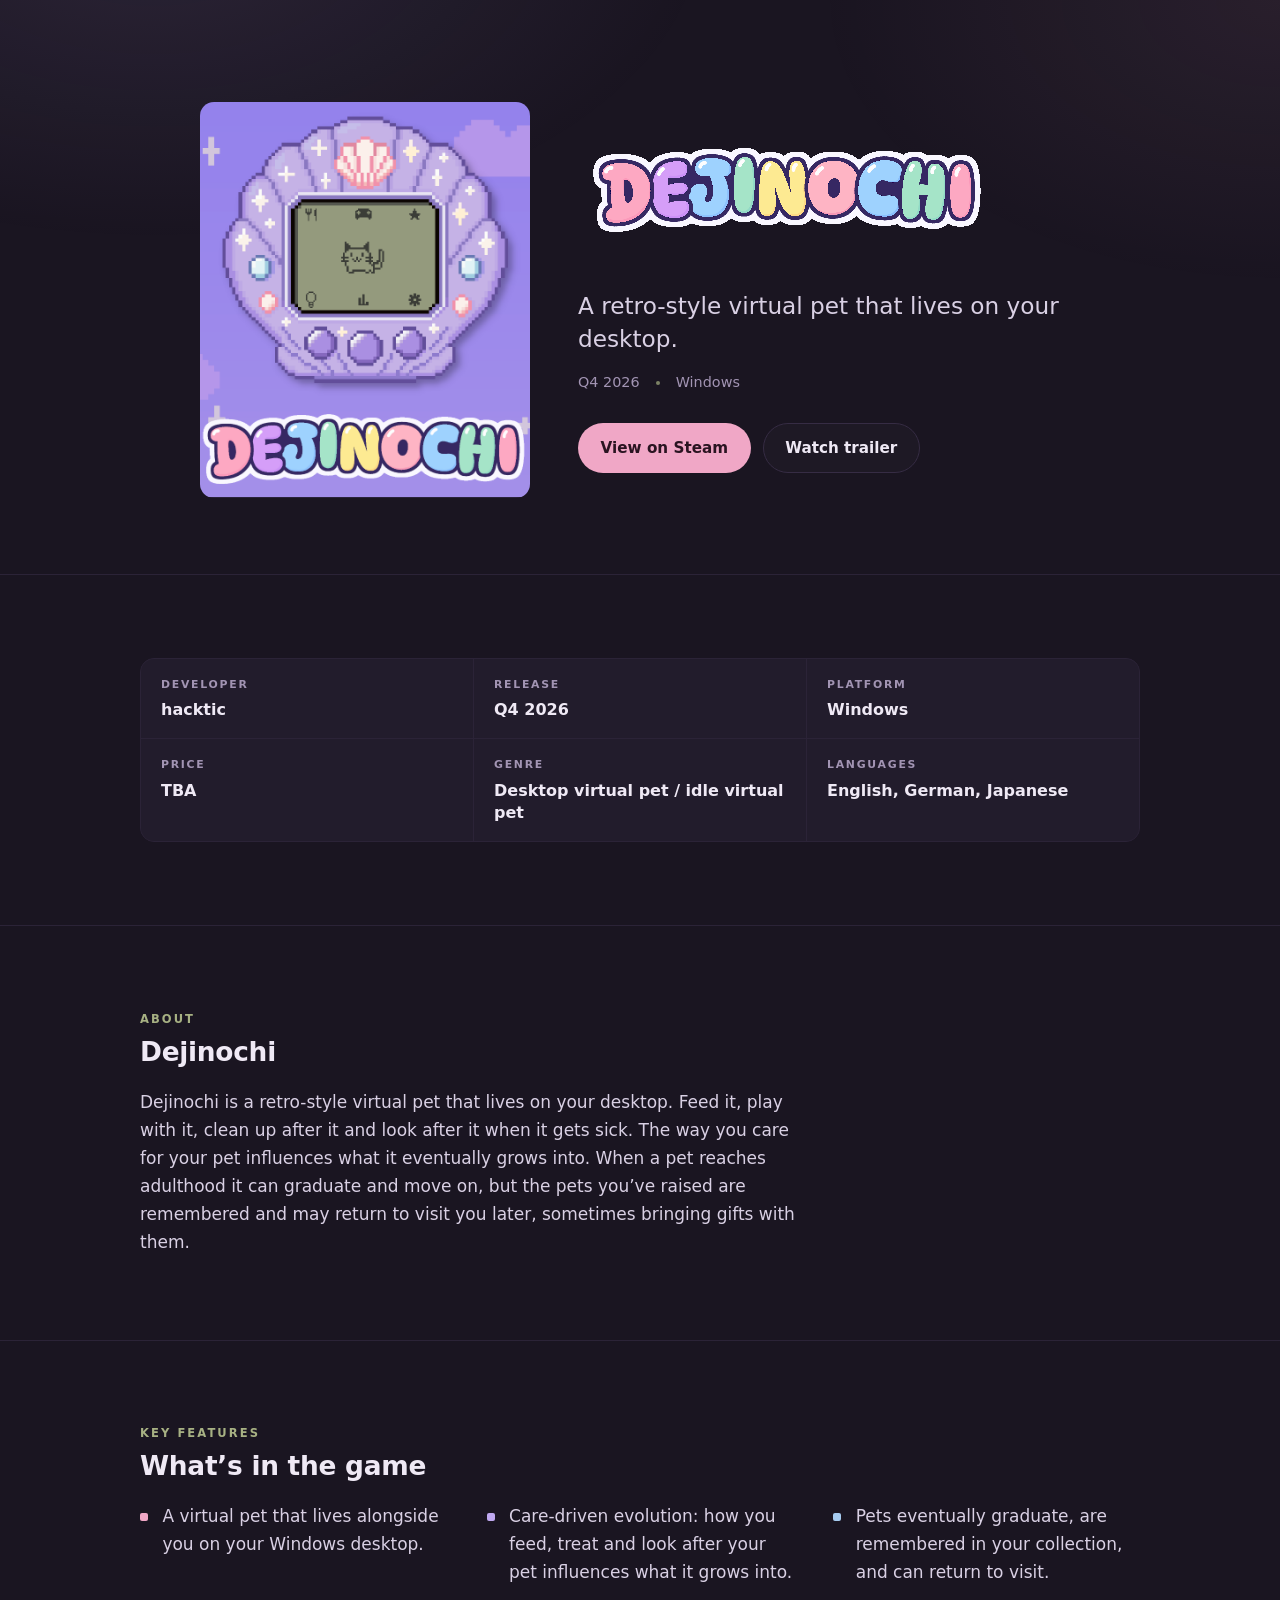
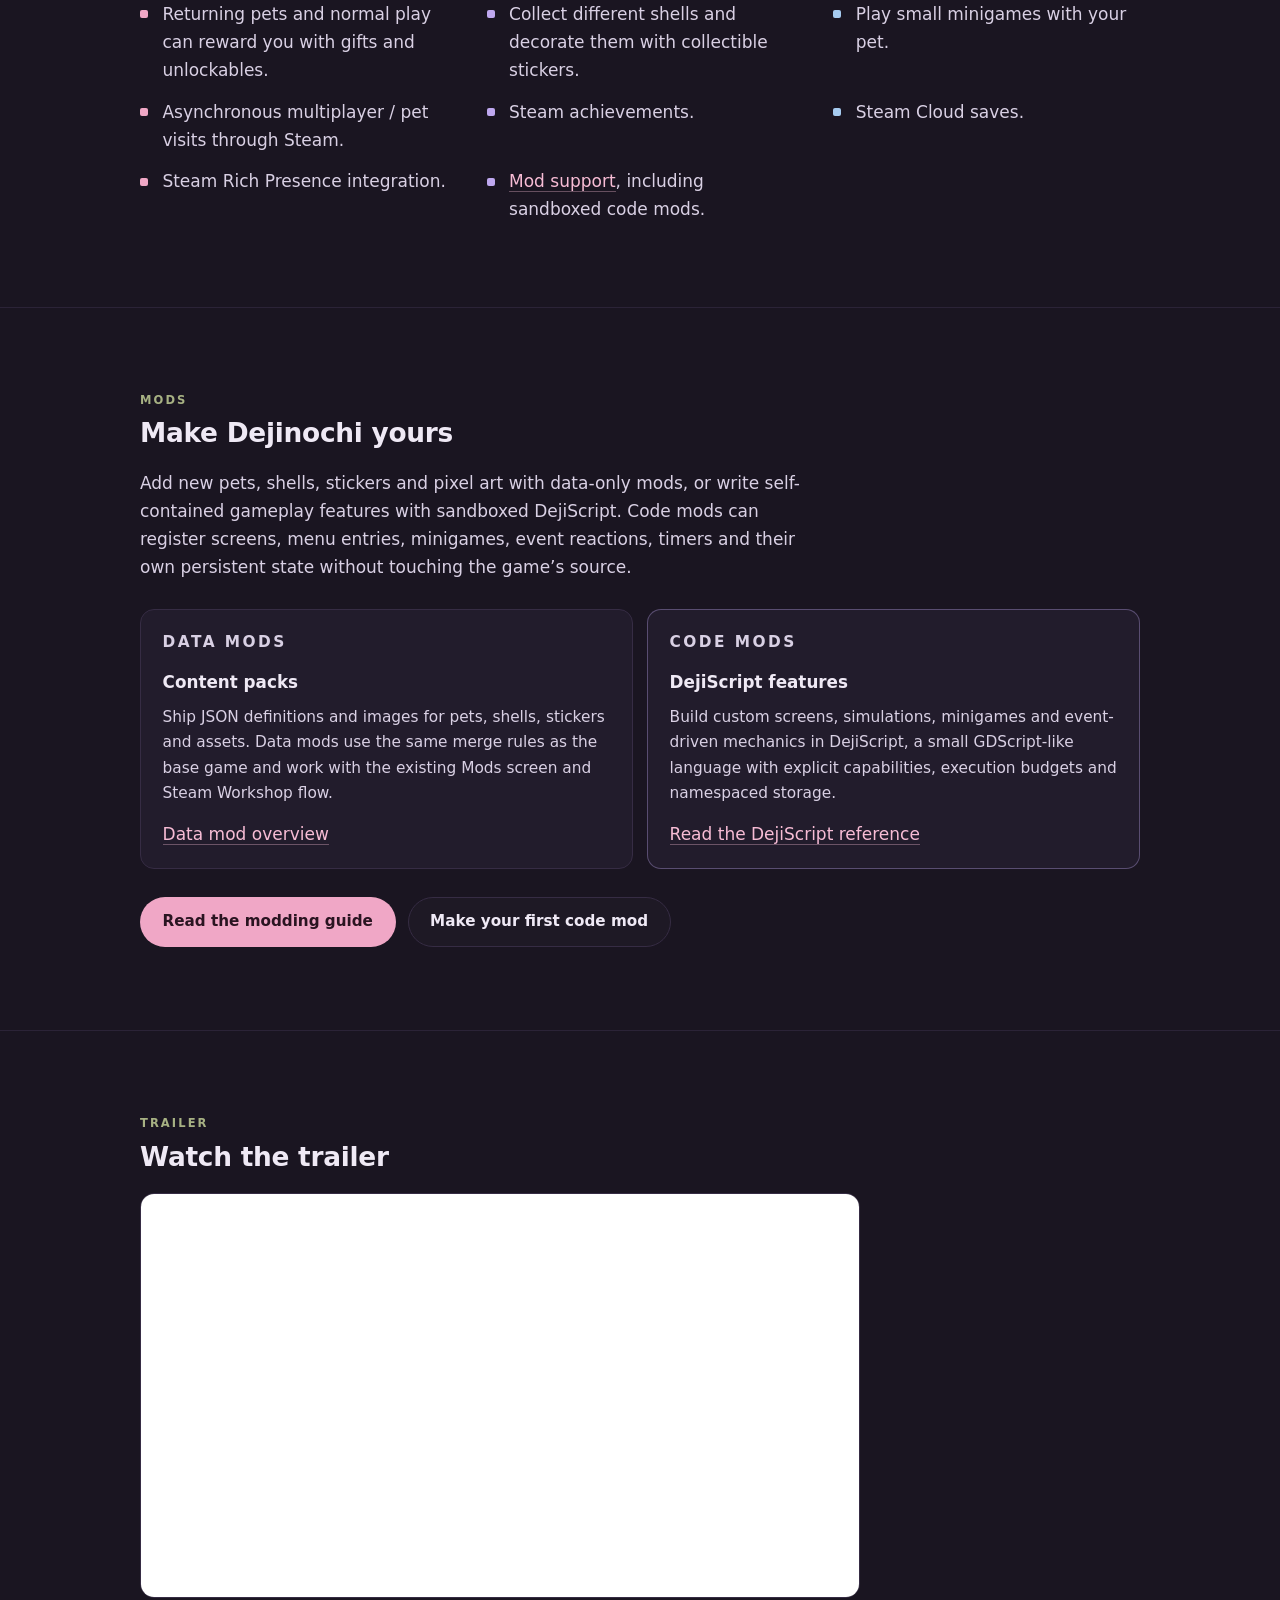
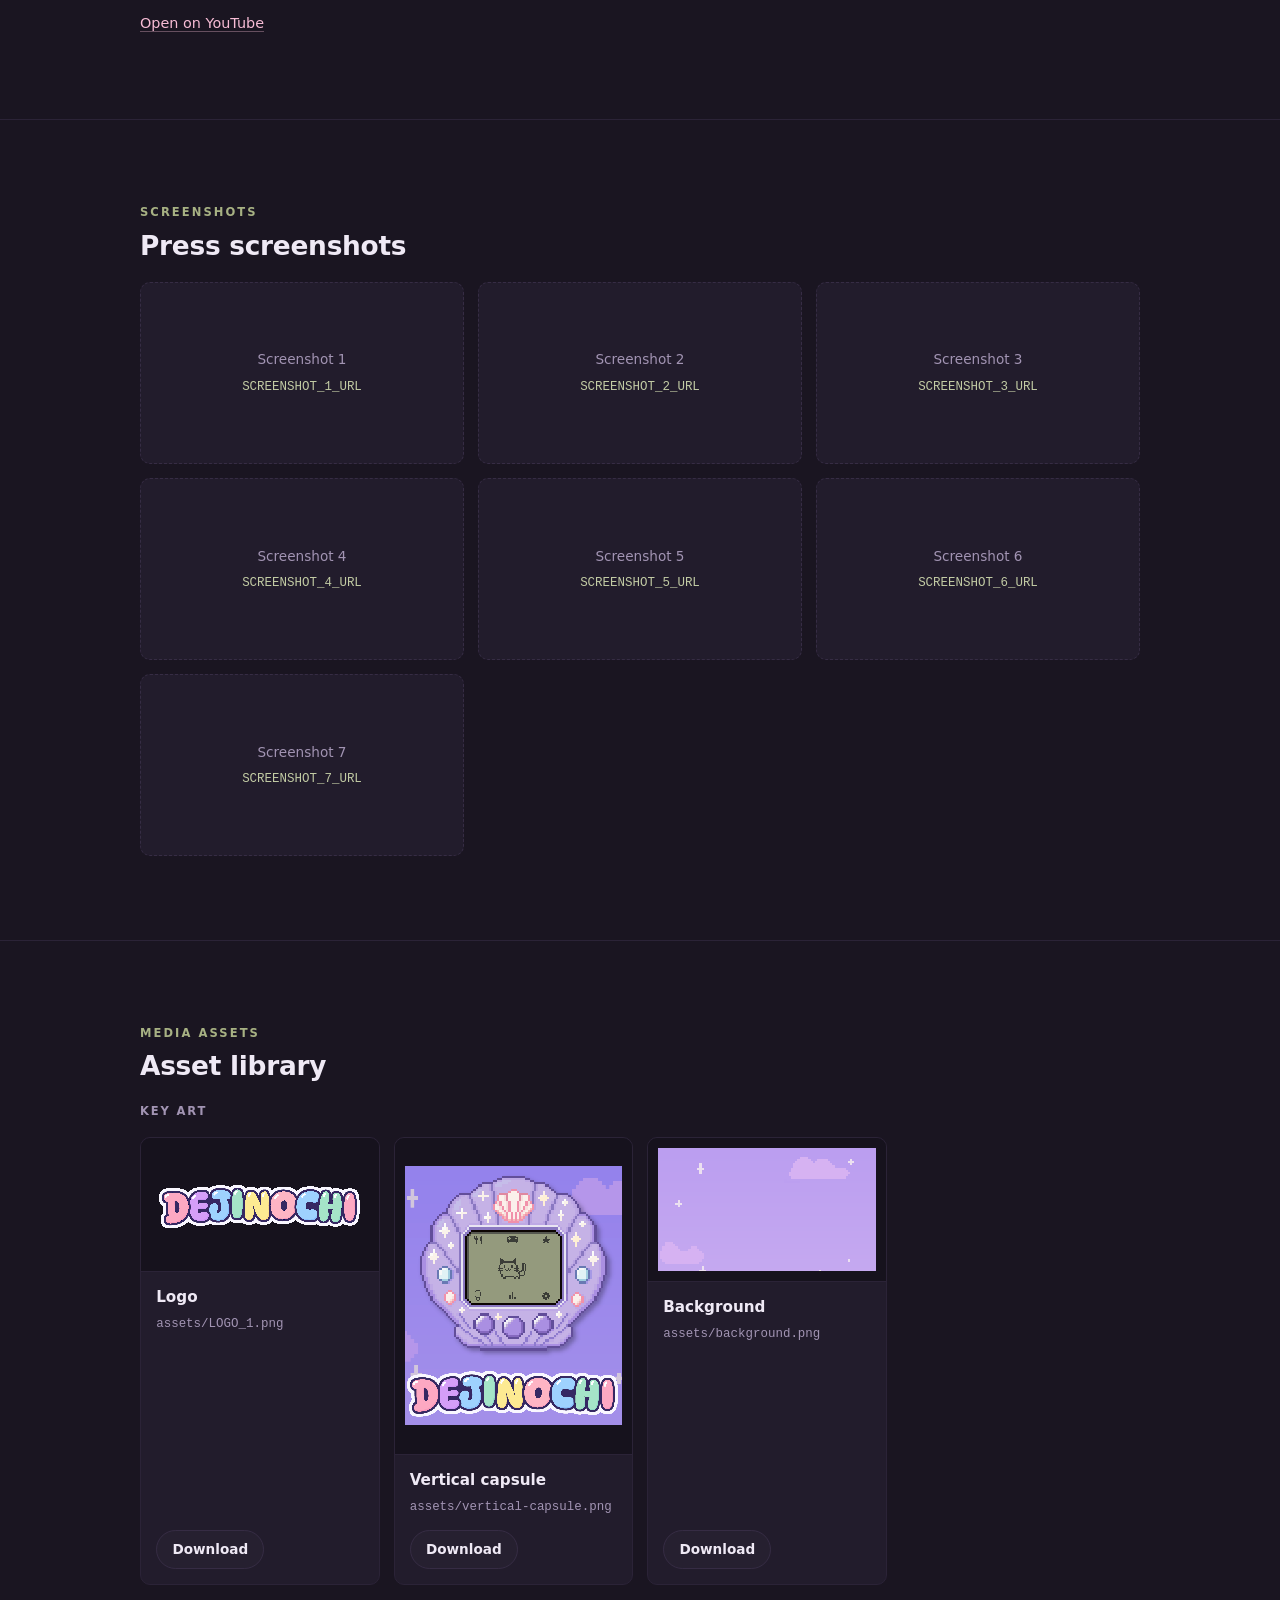
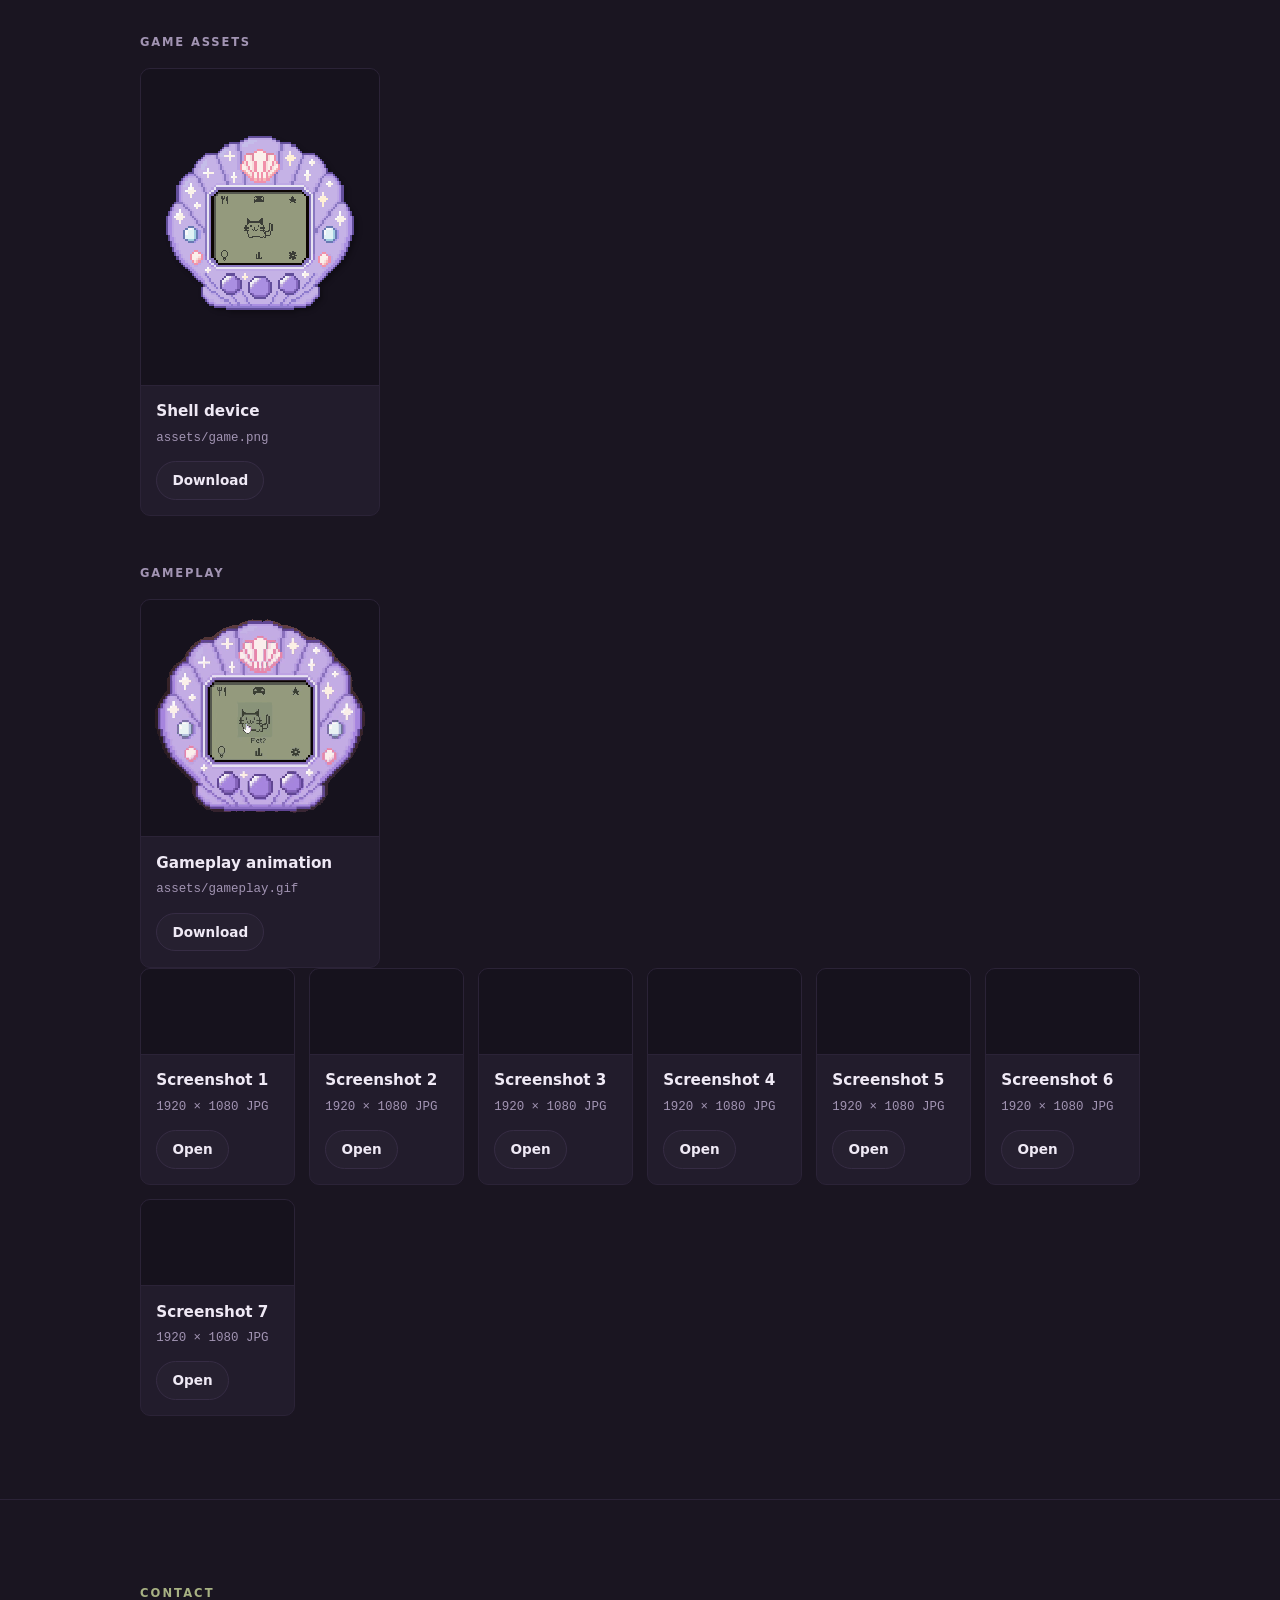
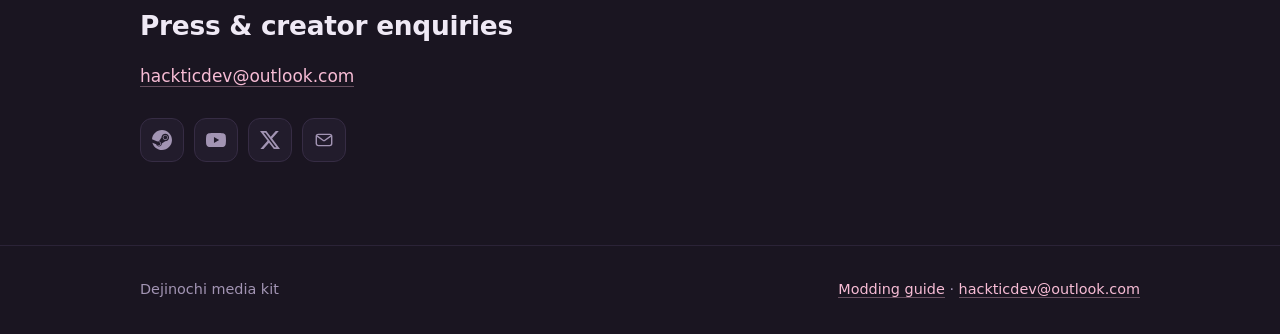
==== commit 1bb8a6fa: "Add full modding guide and DejiScript documentation" ====
--- a/index.html
+++ b/index.html
@@ -144,8 +144,51 @@
         <li>Steam achievements.</li>
         <li>Steam Cloud saves.</li>
         <li>Steam Rich Presence integration.</li>
-        <li>Mod support.</li>
+        <li><a class="link" href="mods.html">Mod support</a>, including sandboxed code mods.</li>
       </ul>
+    </div>
+  </section>
+
+  <!-- ===================== Mods ===================== -->
+  <section class="section" id="mods" aria-labelledby="mods-title">
+    <div class="wrap">
+      <p class="kicker">Mods</p>
+      <h2 class="section__title" id="mods-title">Make Dejinochi yours</h2>
+      <p class="prose">
+        Add new pets, shells, stickers and pixel art with data-only mods, or write
+        self-contained gameplay features with sandboxed DejiScript. Code mods can
+        register screens, menu entries, minigames, event reactions, timers and
+        their own persistent state without touching the game&rsquo;s source.
+      </p>
+
+      <div class="mod-grid">
+        <article class="mod-card">
+          <p class="mod-card__tag">Data mods</p>
+          <h3>Content packs</h3>
+          <p>
+            Ship JSON definitions and images for pets, shells, stickers and
+            assets. Data mods use the same merge rules as the base game and work
+            with the existing Mods screen and Steam Workshop flow.
+          </p>
+          <a class="link" href="mods.html#data-mods">Data mod overview</a>
+        </article>
+
+        <article class="mod-card mod-card--code">
+          <p class="mod-card__tag">Code mods</p>
+          <h3>DejiScript features</h3>
+          <p>
+            Build custom screens, simulations, minigames and event-driven
+            mechanics in DejiScript, a small GDScript-like language with explicit
+            capabilities, execution budgets and namespaced storage.
+          </p>
+          <a class="link" href="mods.html#dejiscript">Read the DejiScript reference</a>
+        </article>
+      </div>
+
+      <div class="section__actions">
+        <a class="btn btn--primary" href="mods.html">Read the modding guide</a>
+        <a class="btn btn--ghost" href="mods.html#quick-start">Make your first code mod</a>
+      </div>
     </div>
   </section>
 
@@ -474,7 +517,11 @@
 <footer class="footer">
   <div class="wrap footer__inner">
     <p>Dejinochi media kit</p>
-    <p><a class="link" href="mailto:hackticdev@outlook.com">hackticdev@outlook.com</a></p>
+    <p>
+      <a class="link" href="mods.html">Modding guide</a>
+      &middot;
+      <a class="link" href="mailto:hackticdev@outlook.com">hackticdev@outlook.com</a>
+    </p>
   </div>
 </footer>
 
--- a/styles.css
+++ b/styles.css
@@ -646,6 +646,410 @@
 }
 .footer p { margin: 0; }
 
+/* Mod cards on the landing page ------------------------------------------ */
+.section__actions {
+  display: flex;
+  flex-wrap: wrap;
+  gap: 0.75rem;
+  margin-top: 1.75rem;
+}
+
+.mod-grid {
+  display: grid;
+  grid-template-columns: repeat(auto-fit, minmax(260px, 1fr));
+  gap: 14px;
+  margin-top: 1.75rem;
+}
+
+.mod-card {
+  padding: 1.25rem 1.35rem;
+  border: 1px solid var(--border);
+  border-radius: var(--radius);
+  background: var(--panel);
+}
+
+.mod-card--code { border-color: rgba(191, 168, 240, 0.35); }
+
+.mod-card__tag {
+  margin: 0 0 0.35rem;
+  font-family: var(--font-pixel);
+  font-size: 0.68rem;
+  font-weight: 700;
+  letter-spacing: 0.16em;
+  text-transform: uppercase;
+  color: var(--lcd);
+}
+
+.mod-card h3 {
+  margin: 0 0 0.5rem;
+  font-size: 1.05rem;
+}
+
+.mod-card p {
+  margin: 0 0 0.85rem;
+  color: var(--text-soft);
+  font-size: 0.96rem;
+}
+
+/* Documentation layout ---------------------------------------------------- */
+.docs-header {
+  border-bottom: 1px solid var(--border-soft);
+  background: rgba(26, 21, 33, 0.92);
+  backdrop-filter: blur(10px);
+  position: sticky;
+  top: 0;
+  z-index: 20;
+}
+
+.docs-header__inner {
+  display: flex;
+  flex-wrap: wrap;
+  align-items: center;
+  justify-content: space-between;
+  gap: 0.75rem 1.25rem;
+  padding-block: 0.8rem;
+}
+
+.docs-brand {
+  display: inline-flex;
+  align-items: baseline;
+  gap: 0.55rem;
+  color: var(--text);
+  text-decoration: none;
+  font-weight: 700;
+  letter-spacing: -0.01em;
+}
+
+.docs-brand span {
+  font-family: var(--font-pixel);
+  font-size: 0.68rem;
+  letter-spacing: 0.16em;
+  text-transform: uppercase;
+  color: var(--lcd);
+}
+
+.docs-topnav {
+  display: flex;
+  flex-wrap: wrap;
+  align-items: center;
+  gap: 0.35rem 0.9rem;
+  font-size: 0.88rem;
+}
+
+.docs-topnav a {
+  color: var(--text-muted);
+  text-decoration: none;
+}
+
+.docs-topnav a:hover { color: var(--text); }
+.docs-topnav .btn { color: var(--text); }
+
+.docs { padding-block: clamp(30px, 5vw, 56px) clamp(48px, 7vw, 90px); }
+
+.docs,
+.docs__layout,
+.docs__content { min-width: 0; }
+
+.docs__layout {
+  display: grid;
+  grid-template-columns: minmax(190px, 230px) minmax(0, 1fr);
+  gap: clamp(24px, 4vw, 54px);
+  align-items: start;
+}
+
+.docs__nav {
+  position: sticky;
+  top: 76px;
+  max-height: calc(100vh - 100px);
+  overflow-y: auto;
+  padding-right: 0.5rem;
+  font-size: 0.87rem;
+}
+
+.docs__nav-group + .docs__nav-group { margin-top: 1.2rem; }
+
+.docs__nav-title {
+  margin: 0 0 0.4rem;
+  font-family: var(--font-pixel);
+  font-size: 0.64rem;
+  font-weight: 700;
+  letter-spacing: 0.16em;
+  text-transform: uppercase;
+  color: var(--lcd);
+}
+
+.docs__nav a {
+  display: block;
+  padding: 0.2rem 0;
+  color: var(--text-muted);
+  text-decoration: none;
+  line-height: 1.35;
+}
+
+.docs__nav a:hover { color: var(--text); }
+
+.docs__content { min-width: 0; }
+
+.docs__title {
+  margin: 0 0 0.7rem;
+  font-size: clamp(2rem, 4vw, 2.8rem);
+  line-height: 1.08;
+  letter-spacing: -0.035em;
+}
+
+.docs__lede {
+  margin: 0;
+  max-width: 68ch;
+  font-size: 1.08rem;
+  color: var(--text-soft);
+}
+
+.docs__meta {
+  display: flex;
+  flex-wrap: wrap;
+  gap: 0.4rem;
+  margin-top: 1.1rem;
+}
+
+.pill {
+  display: inline-flex;
+  align-items: center;
+  padding: 0.22rem 0.62rem;
+  border: 1px solid var(--border);
+  border-radius: 999px;
+  color: var(--text-muted);
+  font-size: 0.76rem;
+  line-height: 1.4;
+}
+
+.pill--accent {
+  border-color: rgba(191, 168, 240, 0.4);
+  color: var(--lilac);
+}
+
+.doc-section {
+  margin-top: clamp(2.4rem, 5vw, 4rem);
+  scroll-margin-top: 84px;
+}
+
+.doc-section + .doc-section { border-top: 1px solid var(--border-soft); padding-top: clamp(2rem, 4vw, 3rem); }
+
+.doc-section h2 {
+  margin: 0 0 0.85rem;
+  font-size: clamp(1.45rem, 2.5vw, 1.85rem);
+  line-height: 1.2;
+  letter-spacing: -0.015em;
+}
+
+.doc-section h3 {
+  margin: 2rem 0 0.6rem;
+  font-size: 1.08rem;
+  line-height: 1.3;
+}
+
+.doc-section h4 {
+  margin: 1.4rem 0 0.4rem;
+  font-size: 0.98rem;
+  color: var(--text);
+}
+
+.doc-section p,
+.doc-section li { color: var(--text-soft); overflow-wrap: anywhere; }
+
+.doc-section p { margin: 0 0 0.9rem; }
+
+.doc-section ul,
+.doc-section ol {
+  margin: 0 0 1.1rem;
+  padding-left: 1.3rem;
+}
+
+.doc-section li { margin-bottom: 0.3rem; }
+
+.doc-section a {
+  color: var(--pink-strong);
+  text-decoration: none;
+  border-bottom: 1px solid rgba(247, 188, 213, 0.3);
+}
+
+.doc-section a:hover { border-bottom-color: var(--pink-strong); }
+
+.docs code {
+  padding: 0.1em 0.36em;
+  border: 1px solid var(--border-soft);
+  border-radius: 5px;
+  background: rgba(0, 0, 0, 0.2);
+  color: var(--lcd-soft);
+  font-family: ui-monospace, SFMono-Regular, Consolas, "Liberation Mono", monospace;
+  font-size: 0.88em;
+}
+
+.docs pre {
+  max-width: 100%;
+  margin: 0 0 1.2rem;
+  padding: 1rem 1.1rem;
+  border: 1px solid var(--border);
+  border-radius: var(--radius-sm);
+  background: #15101c;
+  overflow-x: auto;
+  font-size: 0.84rem;
+  line-height: 1.55;
+}
+
+.docs pre code {
+  padding: 0;
+  border: 0;
+  background: transparent;
+  color: #e5dcf2;
+  font-family: ui-monospace, SFMono-Regular, Consolas, "Liberation Mono", monospace;
+  font-size: inherit;
+  white-space: pre;
+}
+
+.code-label {
+  display: inline-block;
+  margin: 0 0 0.4rem;
+  font-family: var(--font-pixel);
+  font-size: 0.62rem;
+  letter-spacing: 0.14em;
+  text-transform: uppercase;
+  color: var(--lcd);
+}
+
+.table-wrap {
+  max-width: 100%;
+  margin: 0 0 1.25rem;
+  overflow-x: auto;
+  border: 1px solid var(--border);
+  border-radius: var(--radius-sm);
+}
+
+.api-table {
+  width: 100%;
+  border-collapse: collapse;
+  font-size: 0.84rem;
+  min-width: 560px;
+}
+
+.api-table th,
+.api-table td {
+  padding: 0.58rem 0.7rem;
+  border-bottom: 1px solid var(--border-soft);
+  text-align: left;
+  vertical-align: top;
+}
+
+.api-table th {
+  background: rgba(255, 255, 255, 0.03);
+  color: var(--text);
+  font-family: var(--font-pixel);
+  font-size: 0.64rem;
+  letter-spacing: 0.12em;
+  text-transform: uppercase;
+}
+
+.api-table tr:last-child td { border-bottom: 0; }
+.api-table td { color: var(--text-soft); }
+.api-table code { white-space: nowrap; }
+
+.callout {
+  margin: 0 0 1.25rem;
+  padding: 1rem 1.1rem;
+  border: 1px solid var(--border);
+  border-left: 3px solid var(--lilac);
+  border-radius: var(--radius-sm);
+  background: rgba(191, 168, 240, 0.06);
+  color: var(--text-soft);
+  font-size: 0.92rem;
+}
+
+.callout--warn {
+  border-left-color: var(--pink);
+  background: rgba(240, 167, 198, 0.06);
+}
+
+.callout strong { color: var(--text); }
+.callout p:last-child { margin-bottom: 0; }
+
+.doc-cards {
+  display: grid;
+  grid-template-columns: repeat(auto-fit, minmax(230px, 1fr));
+  gap: 12px;
+  margin: 1rem 0 1.3rem;
+}
+
+.doc-card {
+  padding: 1rem 1.05rem;
+  border: 1px solid var(--border);
+  border-radius: var(--radius-sm);
+  background: var(--panel);
+}
+
+.doc-card h3 {
+  margin: 0 0 0.35rem;
+  font-size: 0.98rem;
+}
+
+.doc-card p {
+  margin: 0;
+  font-size: 0.9rem;
+}
+
+.cheat-grid {
+  display: grid;
+  grid-template-columns: repeat(auto-fit, minmax(220px, 1fr));
+  gap: 12px;
+  margin: 1rem 0 1.3rem;
+}
+
+.cheat-item {
+  padding: 0.85rem 1rem;
+  border: 1px solid var(--border);
+  border-radius: var(--radius-sm);
+  background: var(--panel);
+  font-size: 0.86rem;
+}
+
+.cheat-item strong {
+  display: block;
+  margin-bottom: 0.3rem;
+  color: var(--text);
+}
+
+.cheat-item code { white-space: nowrap; }
+
+.docs__back {
+  display: inline-flex;
+  align-items: center;
+  gap: 0.35rem;
+  margin-bottom: 1rem;
+  color: var(--text-muted);
+  text-decoration: none;
+  font-size: 0.88rem;
+}
+
+.docs__back:hover { color: var(--text); }
+
+@media (max-width: 860px) {
+  .docs__layout { grid-template-columns: 1fr; }
+  .docs__nav {
+    position: static;
+    max-height: none;
+    padding: 0 0 1rem;
+    border-bottom: 1px solid var(--border-soft);
+    columns: 2 180px;
+    column-gap: 1.5rem;
+  }
+  .docs__nav-group { break-inside: avoid; }
+}
+
+@media (max-width: 640px) {
+  .docs__nav { columns: 1; }
+  .docs-header__inner { align-items: flex-start; }
+  .docs-topnav { width: 100%; font-size: 0.82rem; }
+  .docs-topnav .btn { margin-left: auto; }
+  .section__actions .btn { flex: 1 1 100%; }
+}
 /* 12. Responsive ---------------------------------------------------------- */
 @media (min-width: 900px) {
   .hero__decor--pet { display: block; }
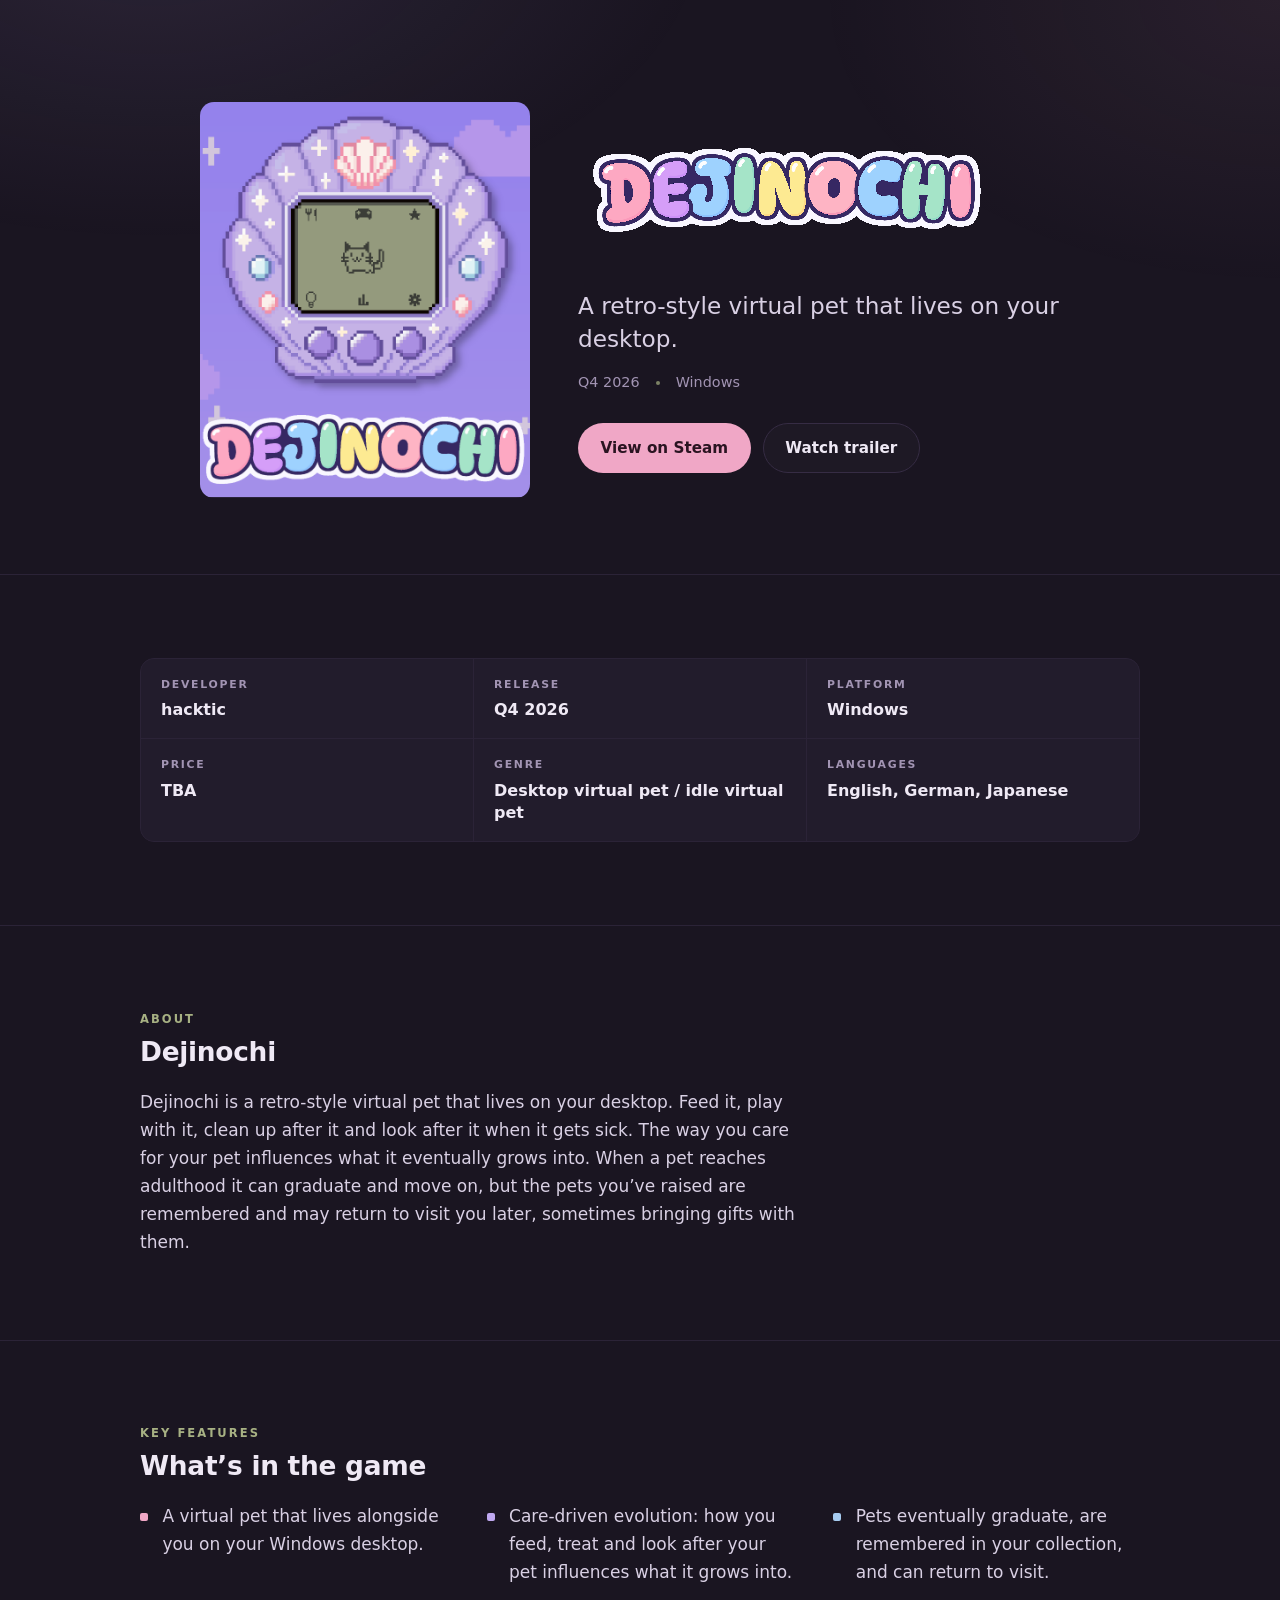
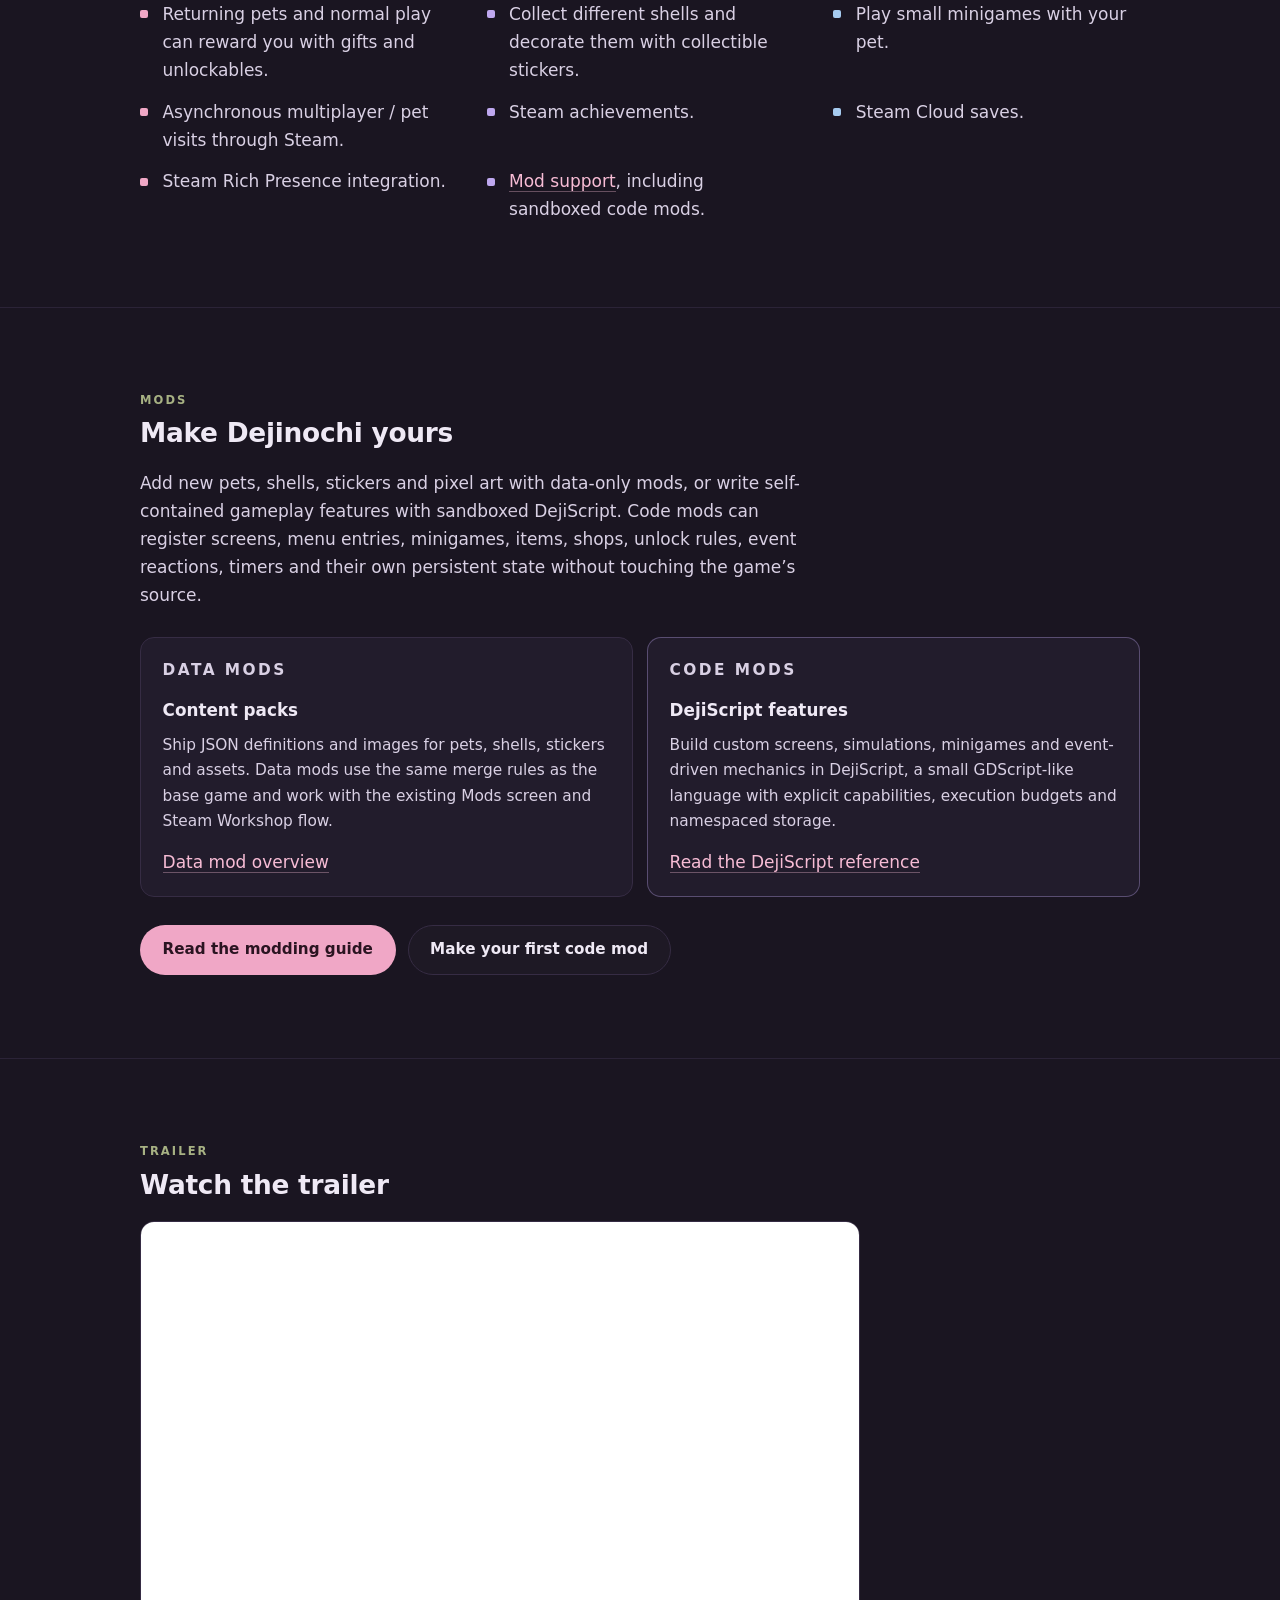
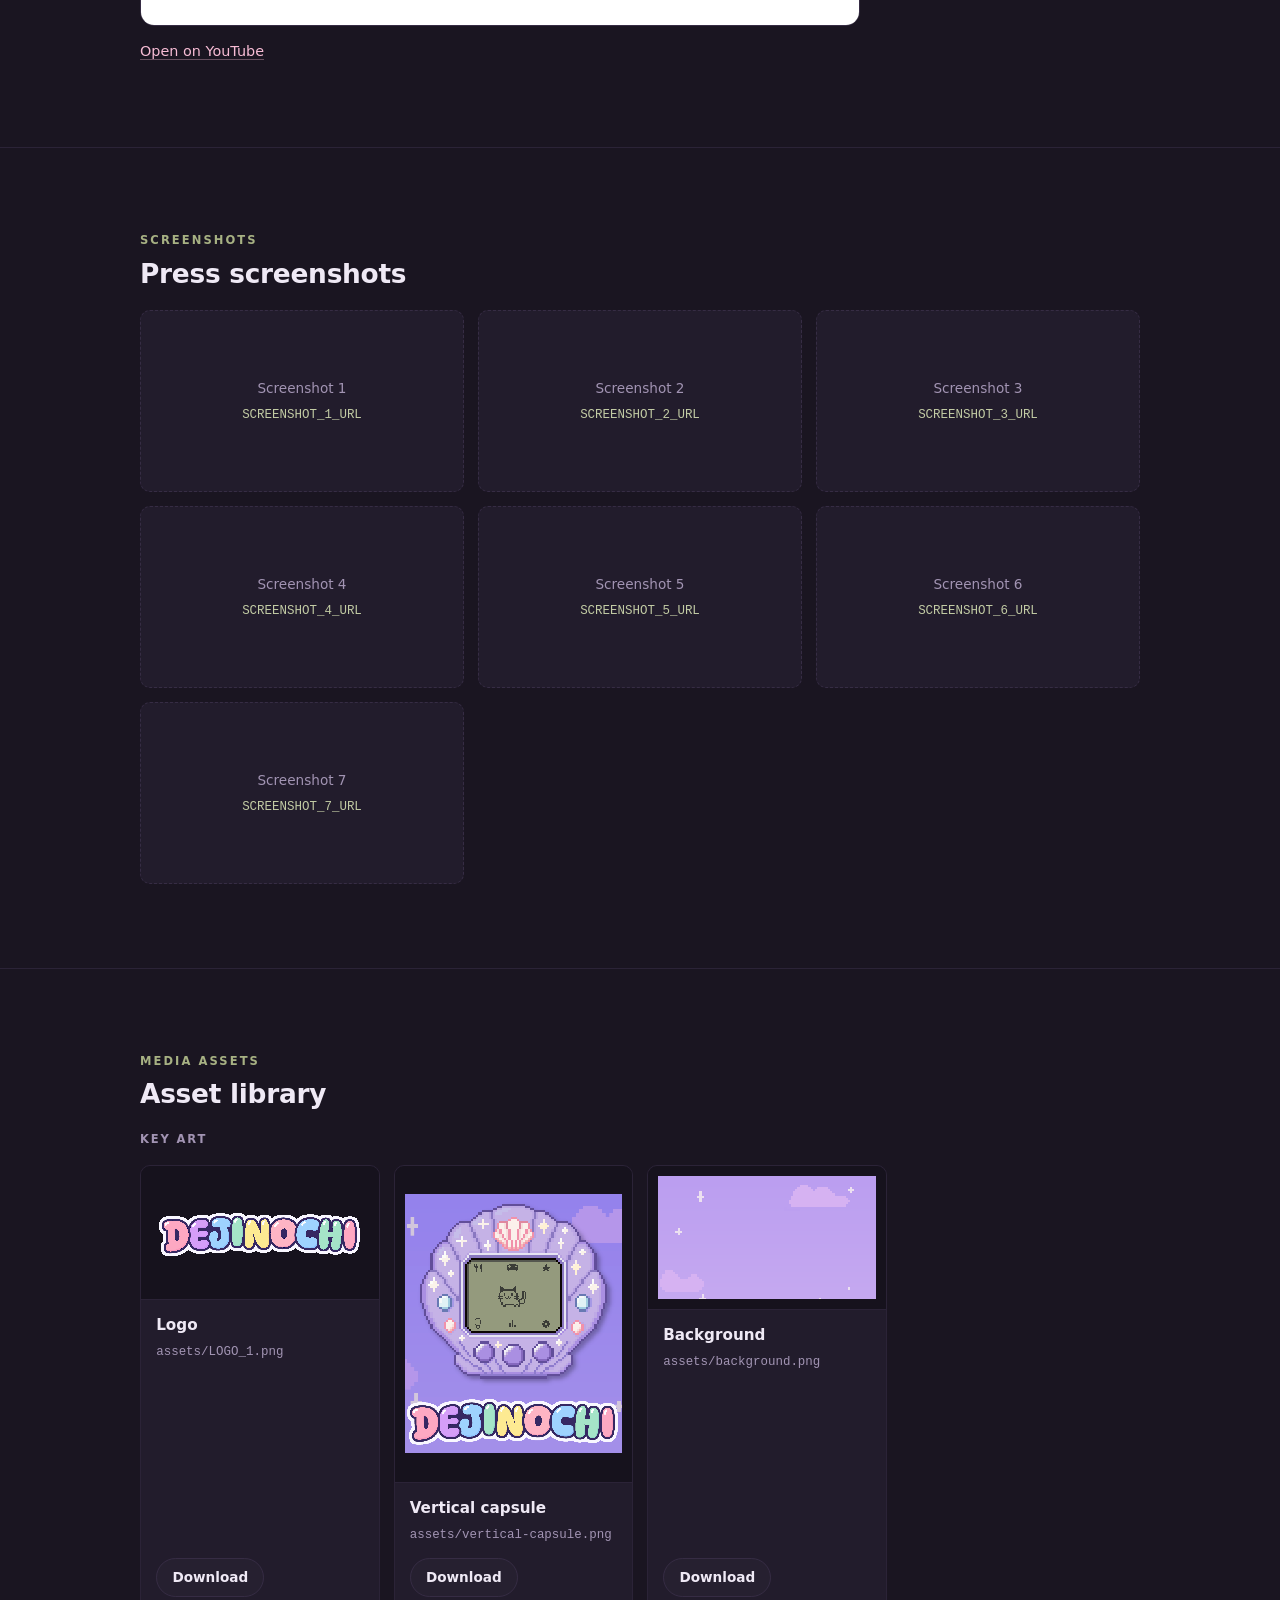
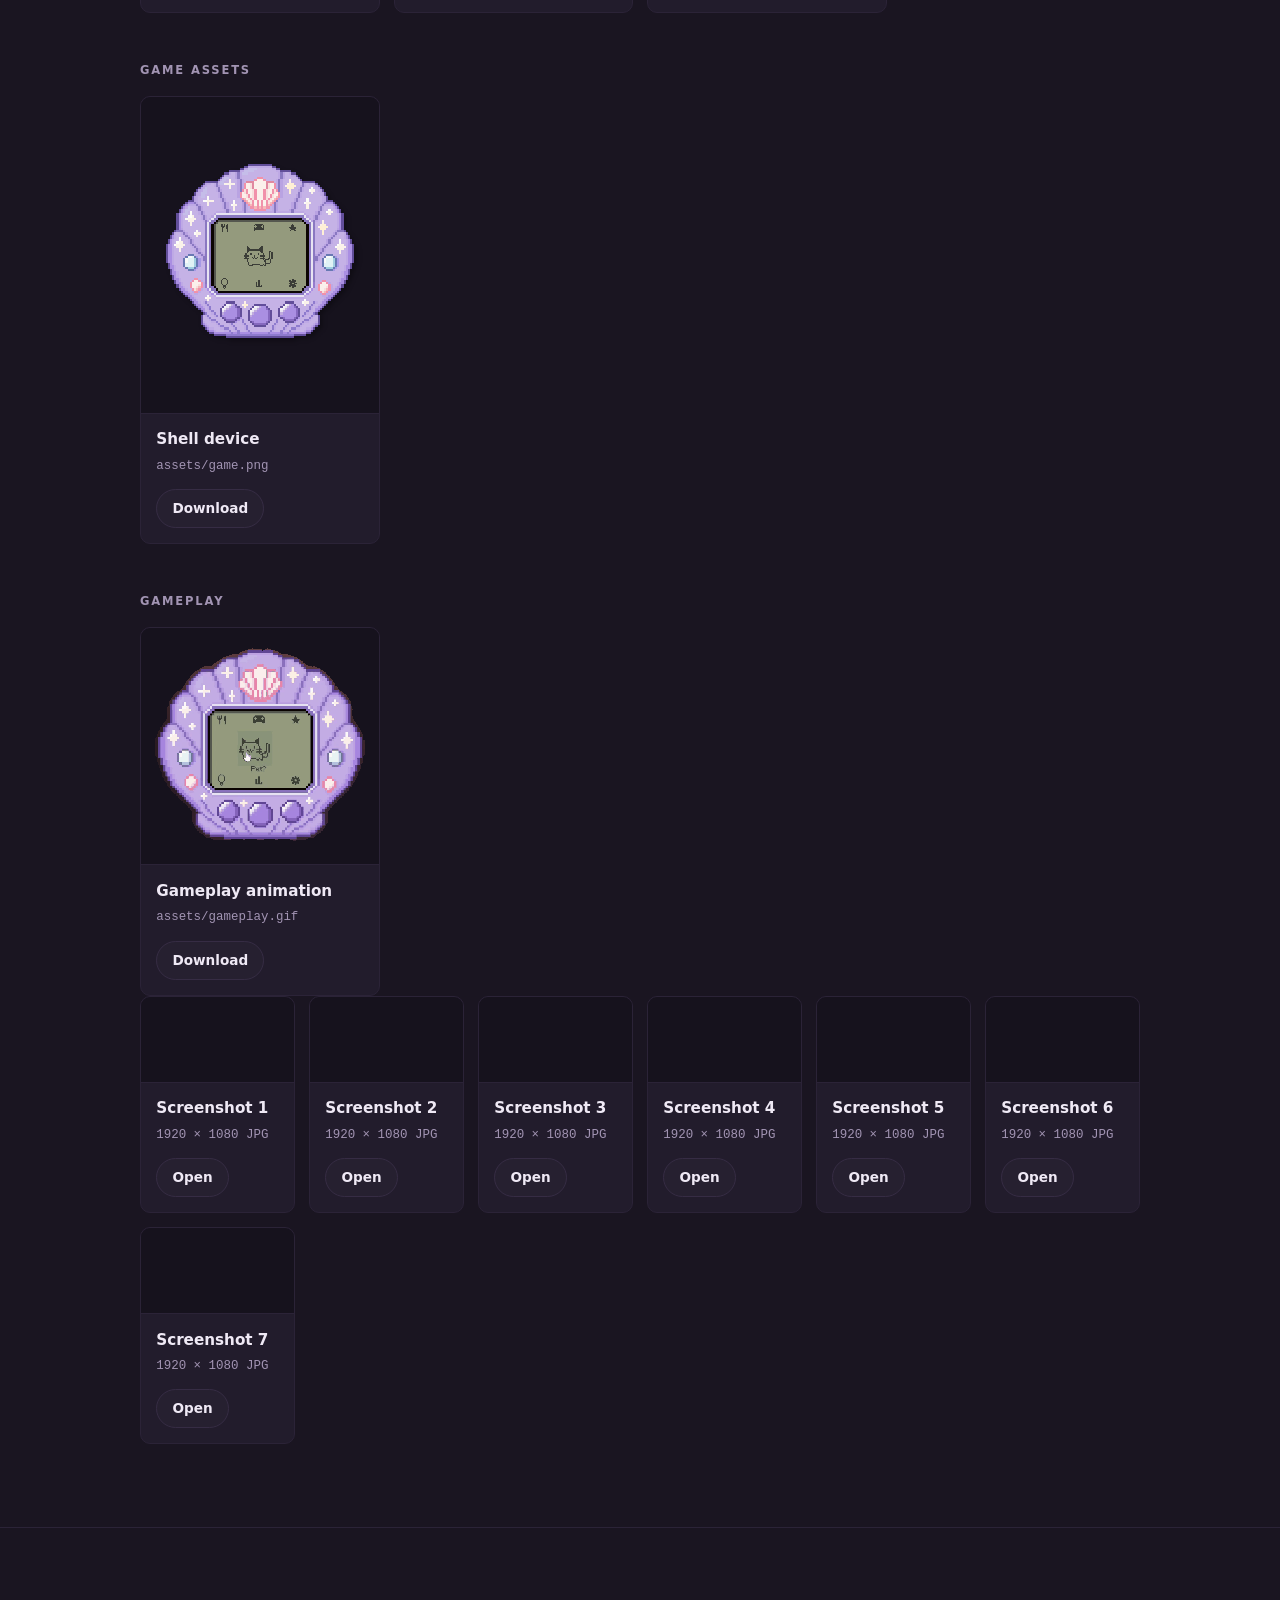
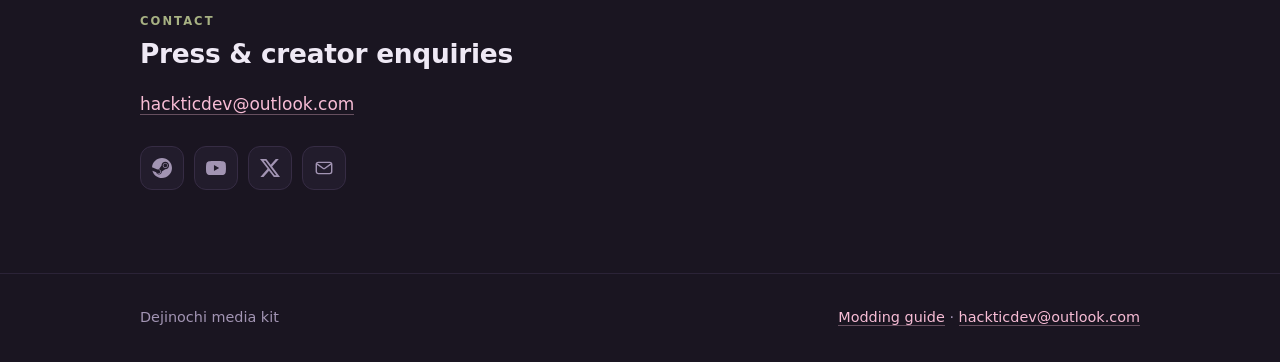
==== commit d1bb4a2a: "Document mod items, unlocks and Toybox Workshop" ====
--- a/index.html
+++ b/index.html
@@ -157,8 +157,9 @@
       <p class="prose">
         Add new pets, shells, stickers and pixel art with data-only mods, or write
         self-contained gameplay features with sandboxed DejiScript. Code mods can
-        register screens, menu entries, minigames, event reactions, timers and
-        their own persistent state without touching the game&rsquo;s source.
+        register screens, menu entries, minigames, items, shops, unlock rules,
+        event reactions, timers and their own persistent state without touching
+        the game&rsquo;s source.
       </p>
 
       <div class="mod-grid">
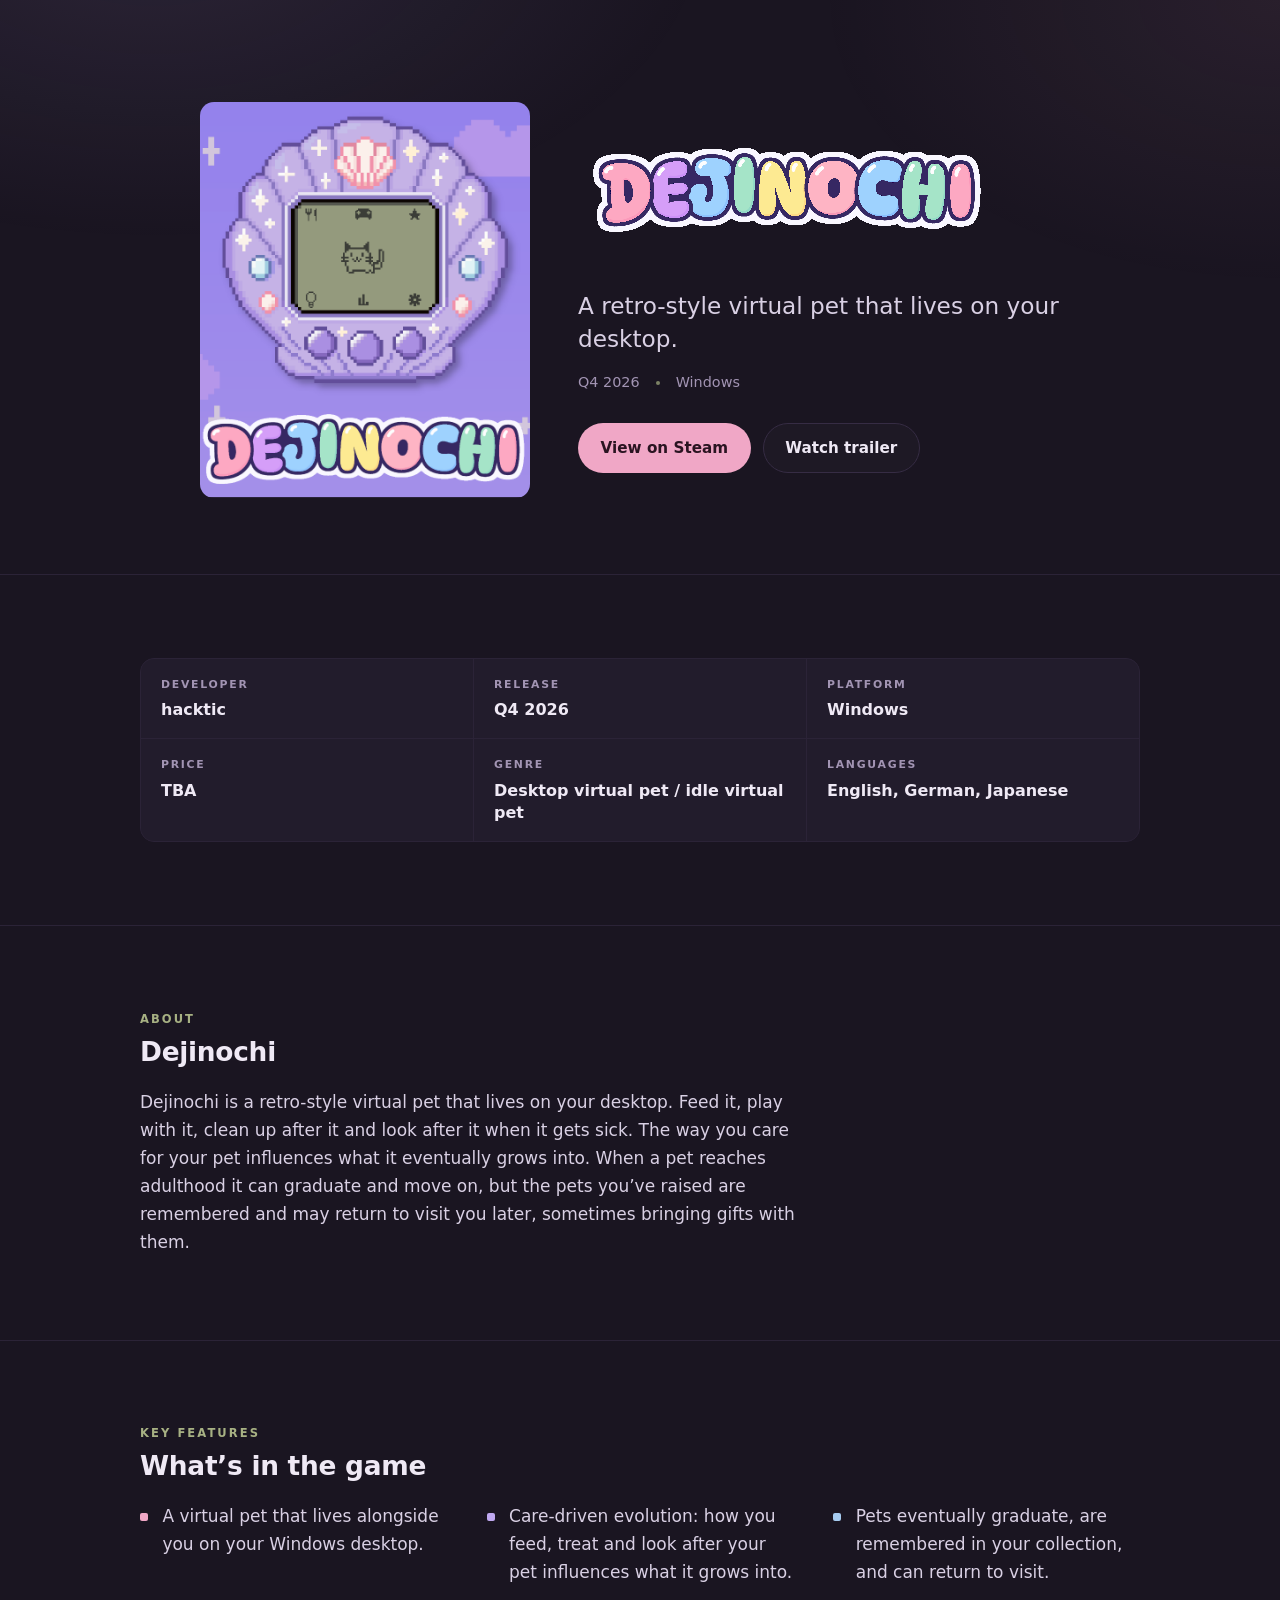
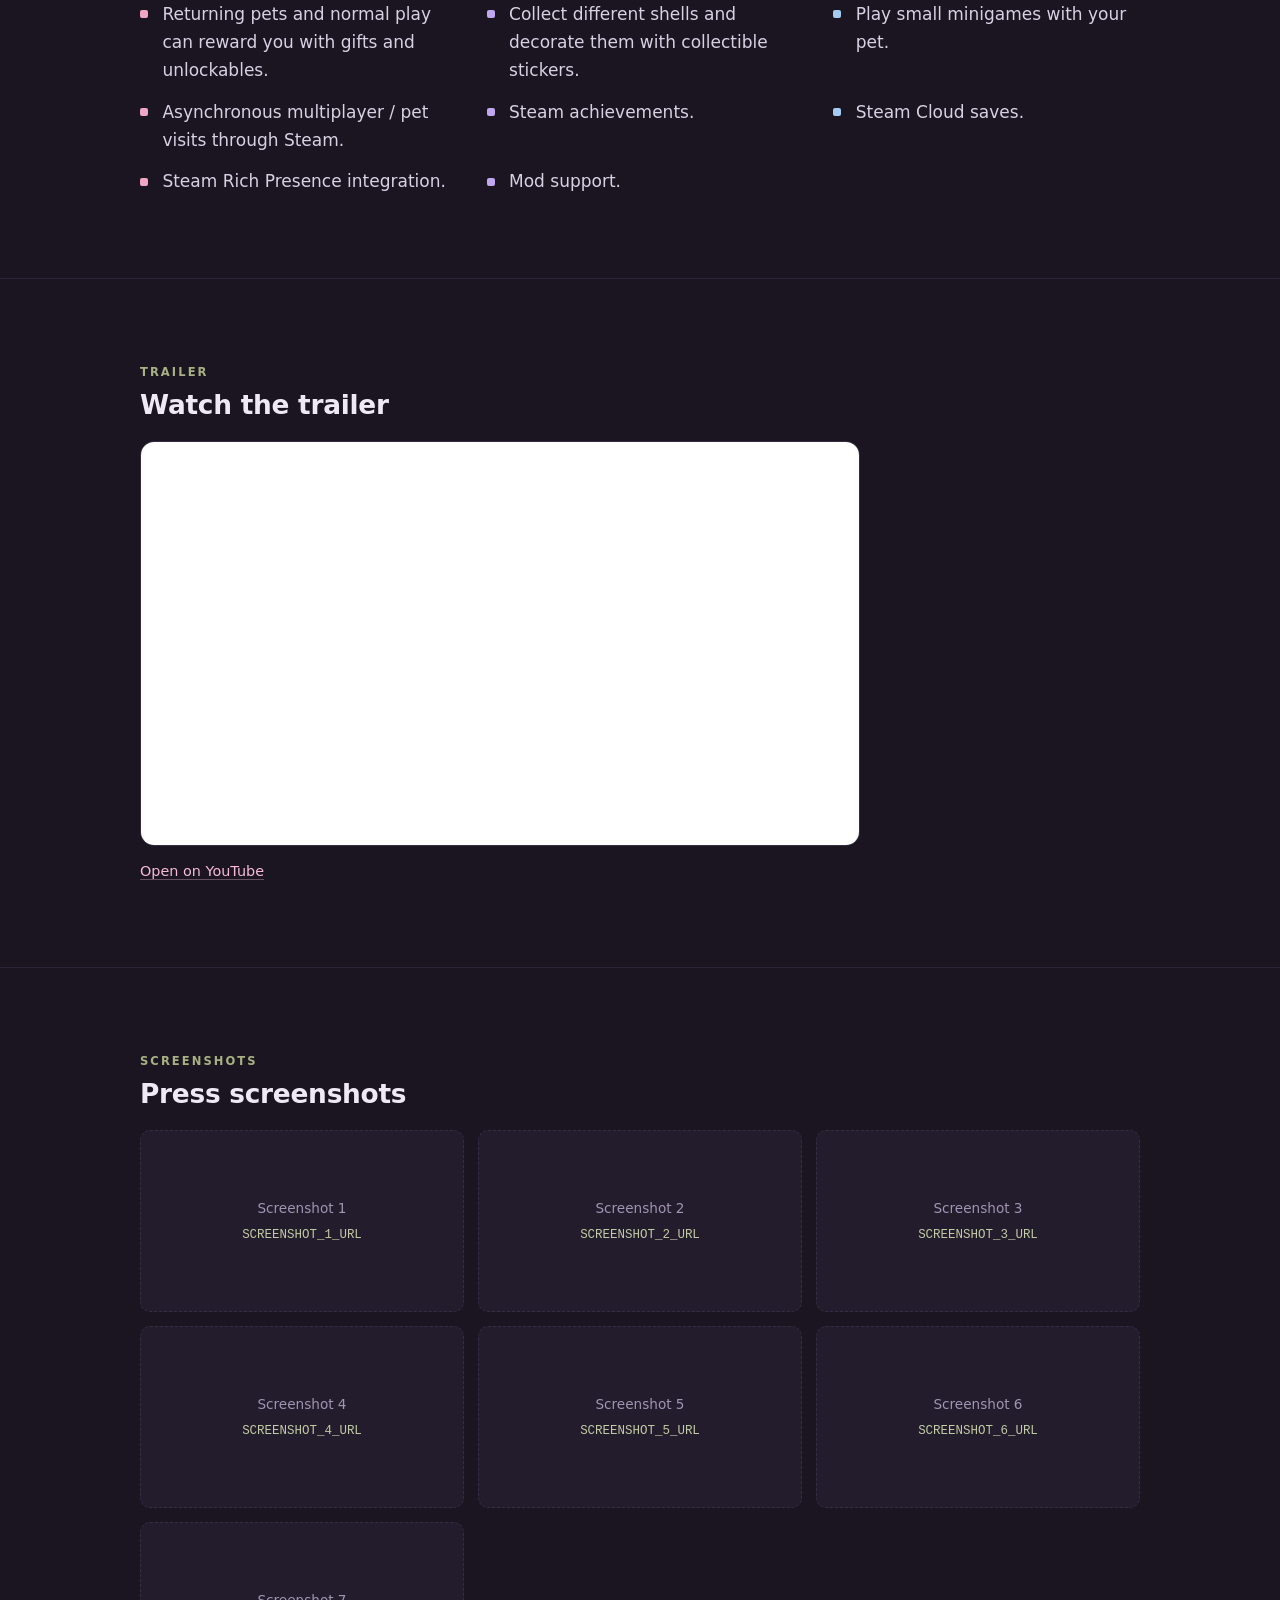
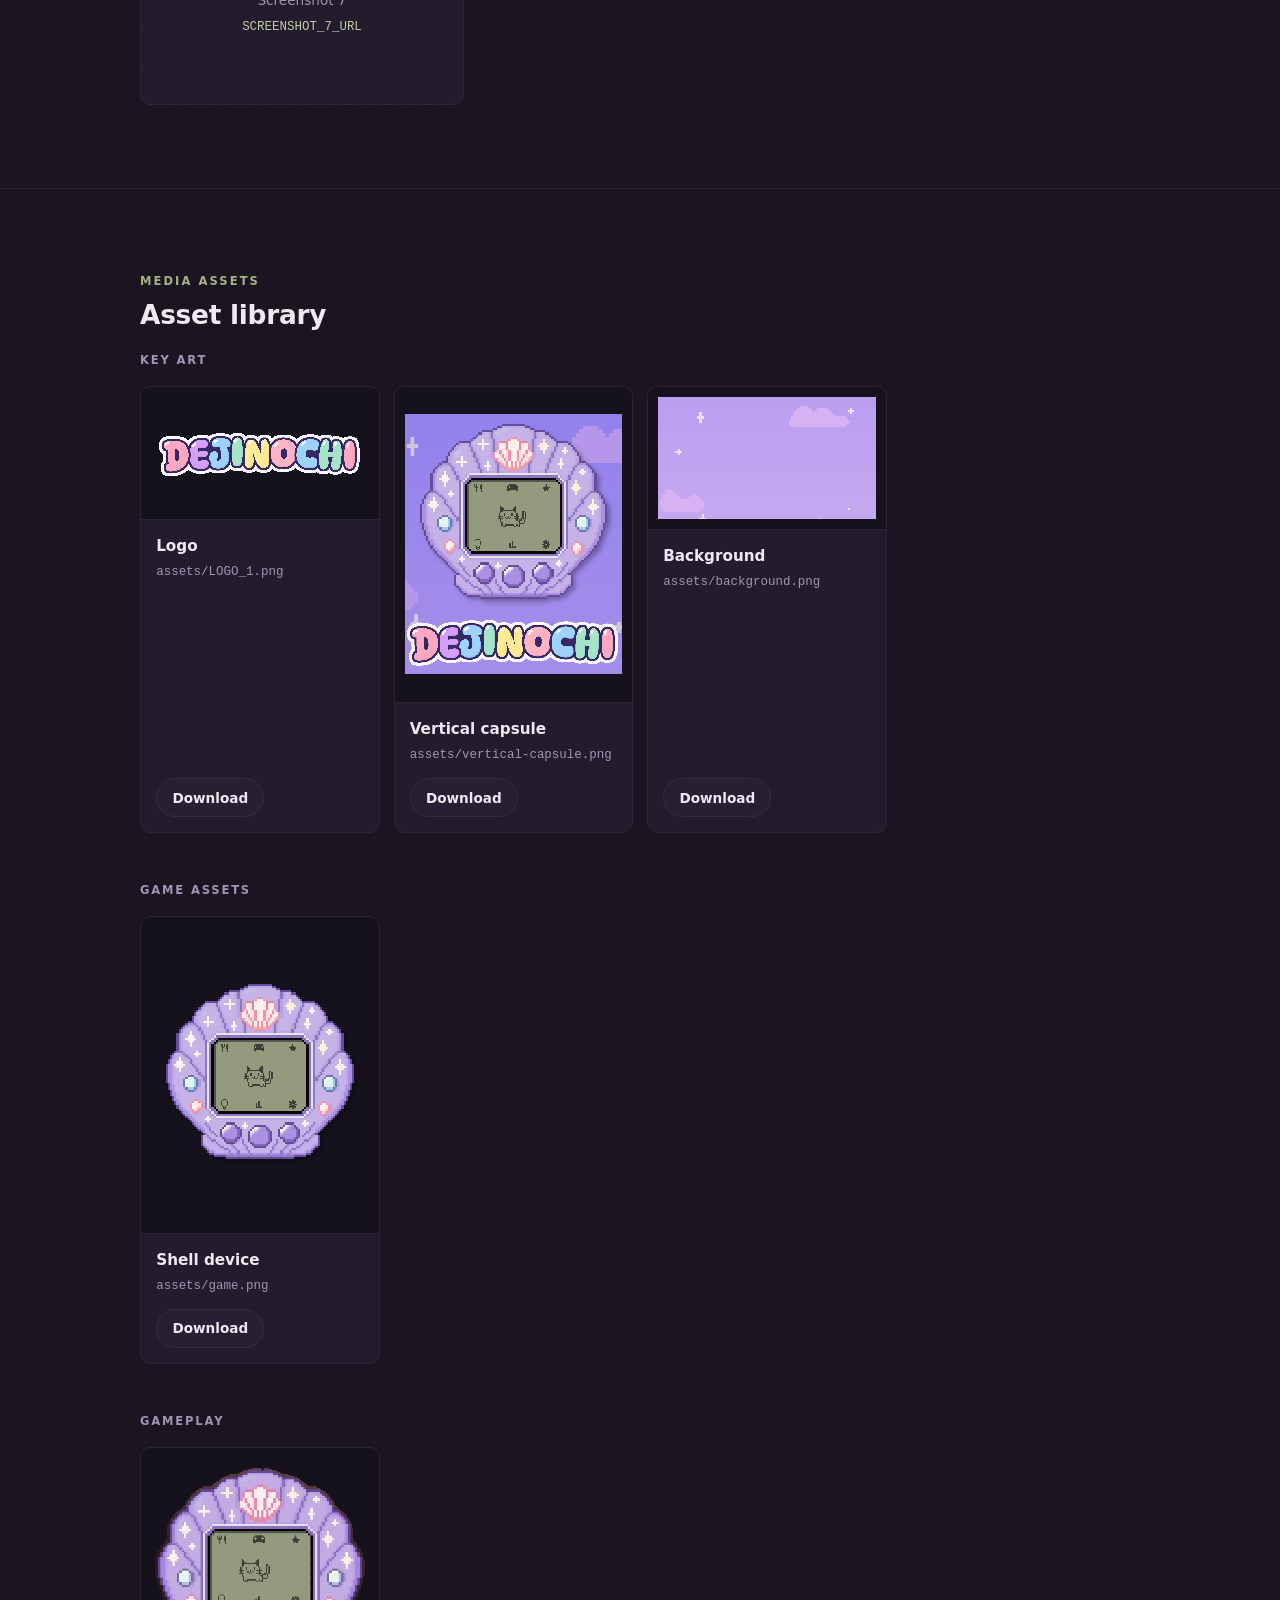
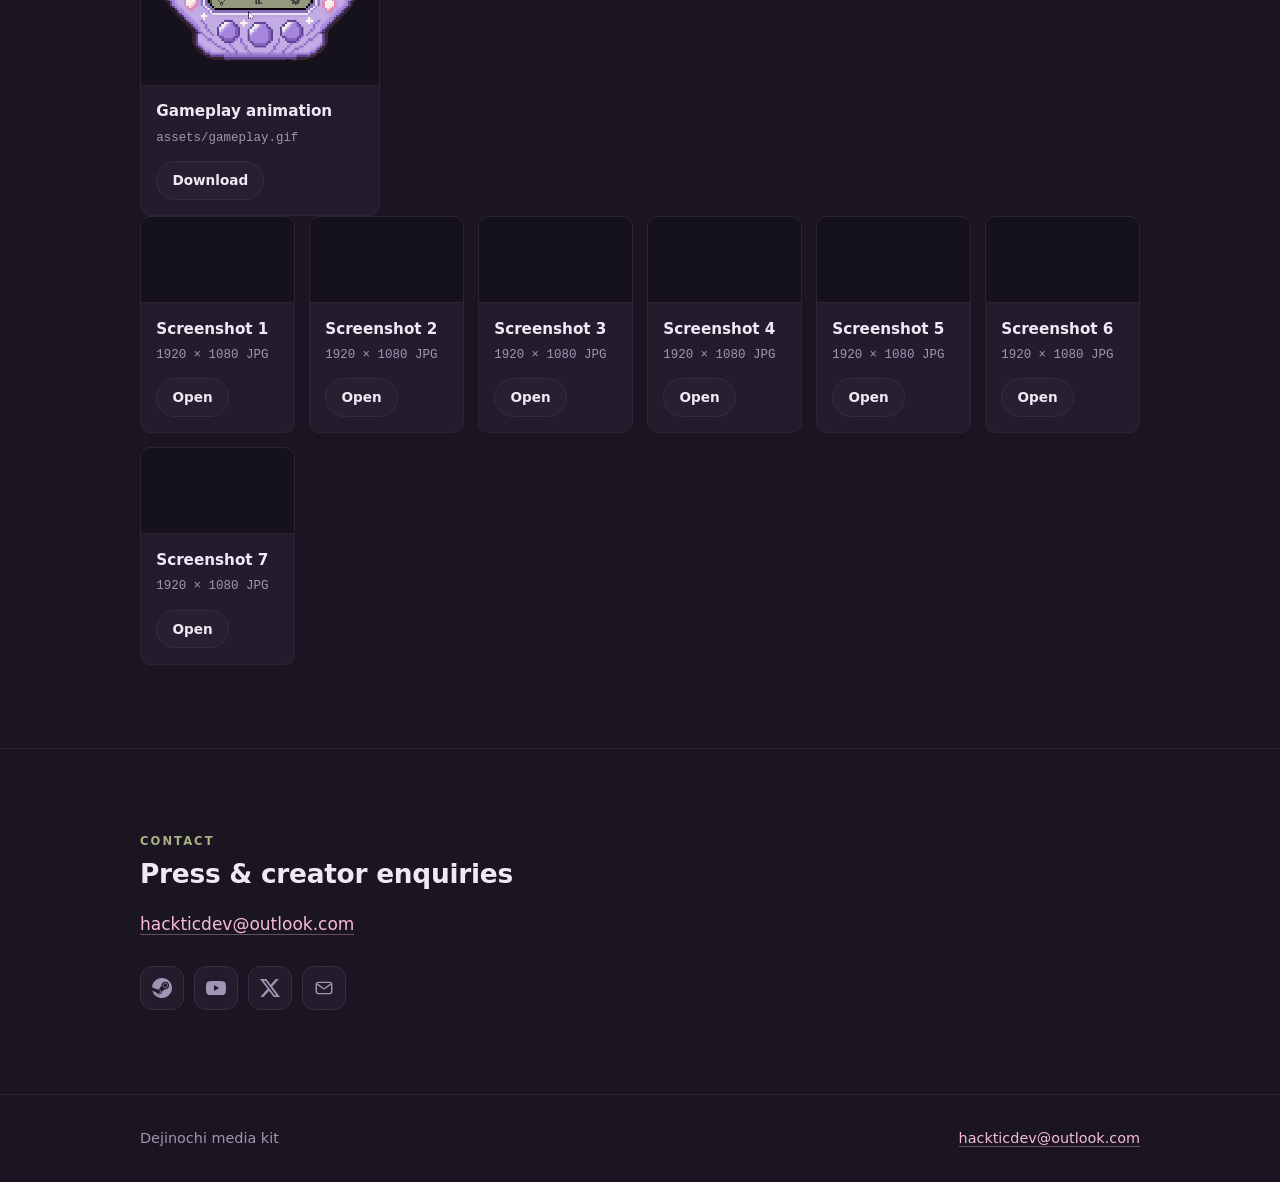
==== commit 7d8d11c9: "Revert "Add full modding guide and DejiScript documentation" This reverts commit 1bb8a6fa5209263f37e" ====
--- a/index.html
+++ b/index.html
@@ -144,52 +144,8 @@
         <li>Steam achievements.</li>
         <li>Steam Cloud saves.</li>
         <li>Steam Rich Presence integration.</li>
-        <li><a class="link" href="mods.html">Mod support</a>, including sandboxed code mods.</li>
+        <li>Mod support.</li>
       </ul>
-    </div>
-  </section>
-
-  <!-- ===================== Mods ===================== -->
-  <section class="section" id="mods" aria-labelledby="mods-title">
-    <div class="wrap">
-      <p class="kicker">Mods</p>
-      <h2 class="section__title" id="mods-title">Make Dejinochi yours</h2>
-      <p class="prose">
-        Add new pets, shells, stickers and pixel art with data-only mods, or write
-        self-contained gameplay features with sandboxed DejiScript. Code mods can
-        register screens, menu entries, minigames, items, shops, unlock rules,
-        event reactions, timers and their own persistent state without touching
-        the game&rsquo;s source.
-      </p>
-
-      <div class="mod-grid">
-        <article class="mod-card">
-          <p class="mod-card__tag">Data mods</p>
-          <h3>Content packs</h3>
-          <p>
-            Ship JSON definitions and images for pets, shells, stickers and
-            assets. Data mods use the same merge rules as the base game and work
-            with the existing Mods screen and Steam Workshop flow.
-          </p>
-          <a class="link" href="mods.html#data-mods">Data mod overview</a>
-        </article>
-
-        <article class="mod-card mod-card--code">
-          <p class="mod-card__tag">Code mods</p>
-          <h3>DejiScript features</h3>
-          <p>
-            Build custom screens, simulations, minigames and event-driven
-            mechanics in DejiScript, a small GDScript-like language with explicit
-            capabilities, execution budgets and namespaced storage.
-          </p>
-          <a class="link" href="mods.html#dejiscript">Read the DejiScript reference</a>
-        </article>
-      </div>
-
-      <div class="section__actions">
-        <a class="btn btn--primary" href="mods.html">Read the modding guide</a>
-        <a class="btn btn--ghost" href="mods.html#quick-start">Make your first code mod</a>
-      </div>
     </div>
   </section>
 
@@ -518,11 +474,7 @@
 <footer class="footer">
   <div class="wrap footer__inner">
     <p>Dejinochi media kit</p>
-    <p>
-      <a class="link" href="mods.html">Modding guide</a>
-      &middot;
-      <a class="link" href="mailto:hackticdev@outlook.com">hackticdev@outlook.com</a>
-    </p>
+    <p><a class="link" href="mailto:hackticdev@outlook.com">hackticdev@outlook.com</a></p>
   </div>
 </footer>
 
--- a/styles.css
+++ b/styles.css
@@ -646,410 +646,6 @@
 }
 .footer p { margin: 0; }
 
-/* Mod cards on the landing page ------------------------------------------ */
-.section__actions {
-  display: flex;
-  flex-wrap: wrap;
-  gap: 0.75rem;
-  margin-top: 1.75rem;
-}
-
-.mod-grid {
-  display: grid;
-  grid-template-columns: repeat(auto-fit, minmax(260px, 1fr));
-  gap: 14px;
-  margin-top: 1.75rem;
-}
-
-.mod-card {
-  padding: 1.25rem 1.35rem;
-  border: 1px solid var(--border);
-  border-radius: var(--radius);
-  background: var(--panel);
-}
-
-.mod-card--code { border-color: rgba(191, 168, 240, 0.35); }
-
-.mod-card__tag {
-  margin: 0 0 0.35rem;
-  font-family: var(--font-pixel);
-  font-size: 0.68rem;
-  font-weight: 700;
-  letter-spacing: 0.16em;
-  text-transform: uppercase;
-  color: var(--lcd);
-}
-
-.mod-card h3 {
-  margin: 0 0 0.5rem;
-  font-size: 1.05rem;
-}
-
-.mod-card p {
-  margin: 0 0 0.85rem;
-  color: var(--text-soft);
-  font-size: 0.96rem;
-}
-
-/* Documentation layout ---------------------------------------------------- */
-.docs-header {
-  border-bottom: 1px solid var(--border-soft);
-  background: rgba(26, 21, 33, 0.92);
-  backdrop-filter: blur(10px);
-  position: sticky;
-  top: 0;
-  z-index: 20;
-}
-
-.docs-header__inner {
-  display: flex;
-  flex-wrap: wrap;
-  align-items: center;
-  justify-content: space-between;
-  gap: 0.75rem 1.25rem;
-  padding-block: 0.8rem;
-}
-
-.docs-brand {
-  display: inline-flex;
-  align-items: baseline;
-  gap: 0.55rem;
-  color: var(--text);
-  text-decoration: none;
-  font-weight: 700;
-  letter-spacing: -0.01em;
-}
-
-.docs-brand span {
-  font-family: var(--font-pixel);
-  font-size: 0.68rem;
-  letter-spacing: 0.16em;
-  text-transform: uppercase;
-  color: var(--lcd);
-}
-
-.docs-topnav {
-  display: flex;
-  flex-wrap: wrap;
-  align-items: center;
-  gap: 0.35rem 0.9rem;
-  font-size: 0.88rem;
-}
-
-.docs-topnav a {
-  color: var(--text-muted);
-  text-decoration: none;
-}
-
-.docs-topnav a:hover { color: var(--text); }
-.docs-topnav .btn { color: var(--text); }
-
-.docs { padding-block: clamp(30px, 5vw, 56px) clamp(48px, 7vw, 90px); }
-
-.docs,
-.docs__layout,
-.docs__content { min-width: 0; }
-
-.docs__layout {
-  display: grid;
-  grid-template-columns: minmax(190px, 230px) minmax(0, 1fr);
-  gap: clamp(24px, 4vw, 54px);
-  align-items: start;
-}
-
-.docs__nav {
-  position: sticky;
-  top: 76px;
-  max-height: calc(100vh - 100px);
-  overflow-y: auto;
-  padding-right: 0.5rem;
-  font-size: 0.87rem;
-}
-
-.docs__nav-group + .docs__nav-group { margin-top: 1.2rem; }
-
-.docs__nav-title {
-  margin: 0 0 0.4rem;
-  font-family: var(--font-pixel);
-  font-size: 0.64rem;
-  font-weight: 700;
-  letter-spacing: 0.16em;
-  text-transform: uppercase;
-  color: var(--lcd);
-}
-
-.docs__nav a {
-  display: block;
-  padding: 0.2rem 0;
-  color: var(--text-muted);
-  text-decoration: none;
-  line-height: 1.35;
-}
-
-.docs__nav a:hover { color: var(--text); }
-
-.docs__content { min-width: 0; }
-
-.docs__title {
-  margin: 0 0 0.7rem;
-  font-size: clamp(2rem, 4vw, 2.8rem);
-  line-height: 1.08;
-  letter-spacing: -0.035em;
-}
-
-.docs__lede {
-  margin: 0;
-  max-width: 68ch;
-  font-size: 1.08rem;
-  color: var(--text-soft);
-}
-
-.docs__meta {
-  display: flex;
-  flex-wrap: wrap;
-  gap: 0.4rem;
-  margin-top: 1.1rem;
-}
-
-.pill {
-  display: inline-flex;
-  align-items: center;
-  padding: 0.22rem 0.62rem;
-  border: 1px solid var(--border);
-  border-radius: 999px;
-  color: var(--text-muted);
-  font-size: 0.76rem;
-  line-height: 1.4;
-}
-
-.pill--accent {
-  border-color: rgba(191, 168, 240, 0.4);
-  color: var(--lilac);
-}
-
-.doc-section {
-  margin-top: clamp(2.4rem, 5vw, 4rem);
-  scroll-margin-top: 84px;
-}
-
-.doc-section + .doc-section { border-top: 1px solid var(--border-soft); padding-top: clamp(2rem, 4vw, 3rem); }
-
-.doc-section h2 {
-  margin: 0 0 0.85rem;
-  font-size: clamp(1.45rem, 2.5vw, 1.85rem);
-  line-height: 1.2;
-  letter-spacing: -0.015em;
-}
-
-.doc-section h3 {
-  margin: 2rem 0 0.6rem;
-  font-size: 1.08rem;
-  line-height: 1.3;
-}
-
-.doc-section h4 {
-  margin: 1.4rem 0 0.4rem;
-  font-size: 0.98rem;
-  color: var(--text);
-}
-
-.doc-section p,
-.doc-section li { color: var(--text-soft); overflow-wrap: anywhere; }
-
-.doc-section p { margin: 0 0 0.9rem; }
-
-.doc-section ul,
-.doc-section ol {
-  margin: 0 0 1.1rem;
-  padding-left: 1.3rem;
-}
-
-.doc-section li { margin-bottom: 0.3rem; }
-
-.doc-section a {
-  color: var(--pink-strong);
-  text-decoration: none;
-  border-bottom: 1px solid rgba(247, 188, 213, 0.3);
-}
-
-.doc-section a:hover { border-bottom-color: var(--pink-strong); }
-
-.docs code {
-  padding: 0.1em 0.36em;
-  border: 1px solid var(--border-soft);
-  border-radius: 5px;
-  background: rgba(0, 0, 0, 0.2);
-  color: var(--lcd-soft);
-  font-family: ui-monospace, SFMono-Regular, Consolas, "Liberation Mono", monospace;
-  font-size: 0.88em;
-}
-
-.docs pre {
-  max-width: 100%;
-  margin: 0 0 1.2rem;
-  padding: 1rem 1.1rem;
-  border: 1px solid var(--border);
-  border-radius: var(--radius-sm);
-  background: #15101c;
-  overflow-x: auto;
-  font-size: 0.84rem;
-  line-height: 1.55;
-}
-
-.docs pre code {
-  padding: 0;
-  border: 0;
-  background: transparent;
-  color: #e5dcf2;
-  font-family: ui-monospace, SFMono-Regular, Consolas, "Liberation Mono", monospace;
-  font-size: inherit;
-  white-space: pre;
-}
-
-.code-label {
-  display: inline-block;
-  margin: 0 0 0.4rem;
-  font-family: var(--font-pixel);
-  font-size: 0.62rem;
-  letter-spacing: 0.14em;
-  text-transform: uppercase;
-  color: var(--lcd);
-}
-
-.table-wrap {
-  max-width: 100%;
-  margin: 0 0 1.25rem;
-  overflow-x: auto;
-  border: 1px solid var(--border);
-  border-radius: var(--radius-sm);
-}
-
-.api-table {
-  width: 100%;
-  border-collapse: collapse;
-  font-size: 0.84rem;
-  min-width: 560px;
-}
-
-.api-table th,
-.api-table td {
-  padding: 0.58rem 0.7rem;
-  border-bottom: 1px solid var(--border-soft);
-  text-align: left;
-  vertical-align: top;
-}
-
-.api-table th {
-  background: rgba(255, 255, 255, 0.03);
-  color: var(--text);
-  font-family: var(--font-pixel);
-  font-size: 0.64rem;
-  letter-spacing: 0.12em;
-  text-transform: uppercase;
-}
-
-.api-table tr:last-child td { border-bottom: 0; }
-.api-table td { color: var(--text-soft); }
-.api-table code { white-space: nowrap; }
-
-.callout {
-  margin: 0 0 1.25rem;
-  padding: 1rem 1.1rem;
-  border: 1px solid var(--border);
-  border-left: 3px solid var(--lilac);
-  border-radius: var(--radius-sm);
-  background: rgba(191, 168, 240, 0.06);
-  color: var(--text-soft);
-  font-size: 0.92rem;
-}
-
-.callout--warn {
-  border-left-color: var(--pink);
-  background: rgba(240, 167, 198, 0.06);
-}
-
-.callout strong { color: var(--text); }
-.callout p:last-child { margin-bottom: 0; }
-
-.doc-cards {
-  display: grid;
-  grid-template-columns: repeat(auto-fit, minmax(230px, 1fr));
-  gap: 12px;
-  margin: 1rem 0 1.3rem;
-}
-
-.doc-card {
-  padding: 1rem 1.05rem;
-  border: 1px solid var(--border);
-  border-radius: var(--radius-sm);
-  background: var(--panel);
-}
-
-.doc-card h3 {
-  margin: 0 0 0.35rem;
-  font-size: 0.98rem;
-}
-
-.doc-card p {
-  margin: 0;
-  font-size: 0.9rem;
-}
-
-.cheat-grid {
-  display: grid;
-  grid-template-columns: repeat(auto-fit, minmax(220px, 1fr));
-  gap: 12px;
-  margin: 1rem 0 1.3rem;
-}
-
-.cheat-item {
-  padding: 0.85rem 1rem;
-  border: 1px solid var(--border);
-  border-radius: var(--radius-sm);
-  background: var(--panel);
-  font-size: 0.86rem;
-}
-
-.cheat-item strong {
-  display: block;
-  margin-bottom: 0.3rem;
-  color: var(--text);
-}
-
-.cheat-item code { white-space: nowrap; }
-
-.docs__back {
-  display: inline-flex;
-  align-items: center;
-  gap: 0.35rem;
-  margin-bottom: 1rem;
-  color: var(--text-muted);
-  text-decoration: none;
-  font-size: 0.88rem;
-}
-
-.docs__back:hover { color: var(--text); }
-
-@media (max-width: 860px) {
-  .docs__layout { grid-template-columns: 1fr; }
-  .docs__nav {
-    position: static;
-    max-height: none;
-    padding: 0 0 1rem;
-    border-bottom: 1px solid var(--border-soft);
-    columns: 2 180px;
-    column-gap: 1.5rem;
-  }
-  .docs__nav-group { break-inside: avoid; }
-}
-
-@media (max-width: 640px) {
-  .docs__nav { columns: 1; }
-  .docs-header__inner { align-items: flex-start; }
-  .docs-topnav { width: 100%; font-size: 0.82rem; }
-  .docs-topnav .btn { margin-left: auto; }
-  .section__actions .btn { flex: 1 1 100%; }
-}
 /* 12. Responsive ---------------------------------------------------------- */
 @media (min-width: 900px) {
   .hero__decor--pet { display: block; }
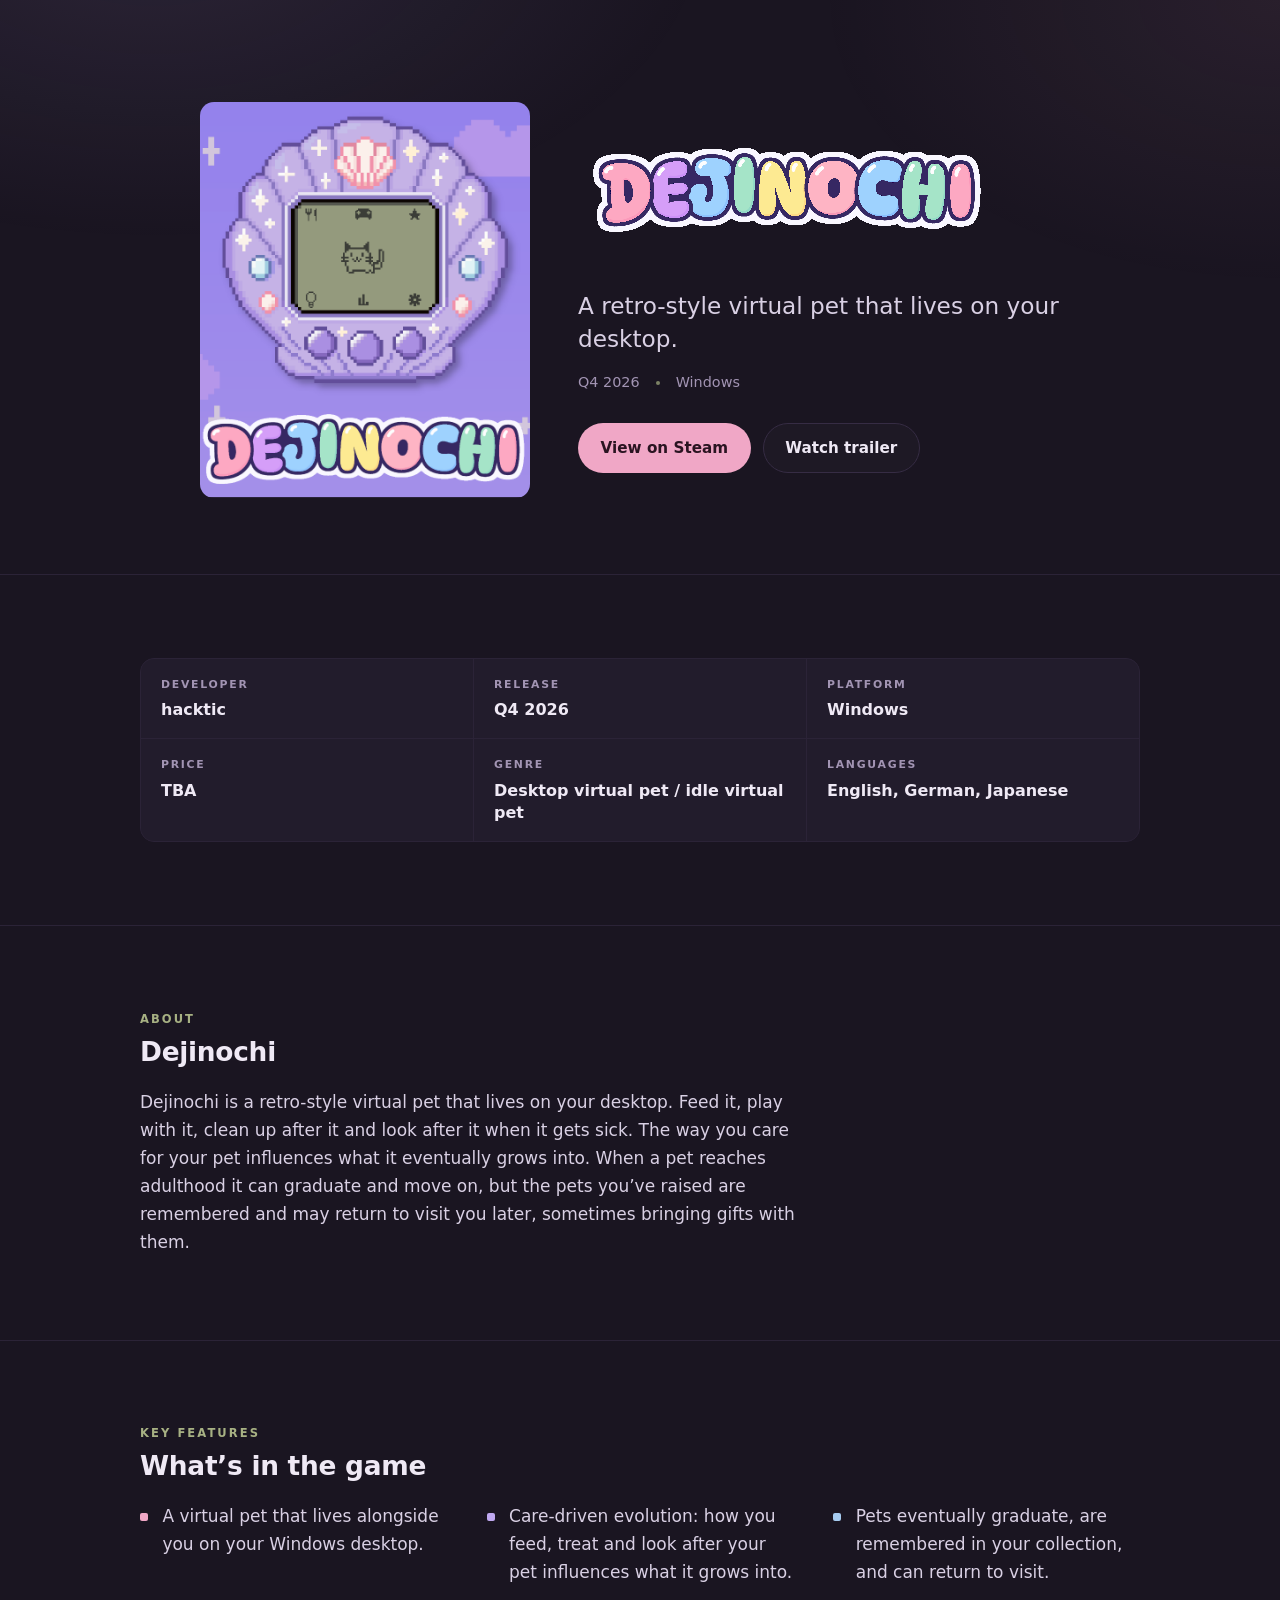
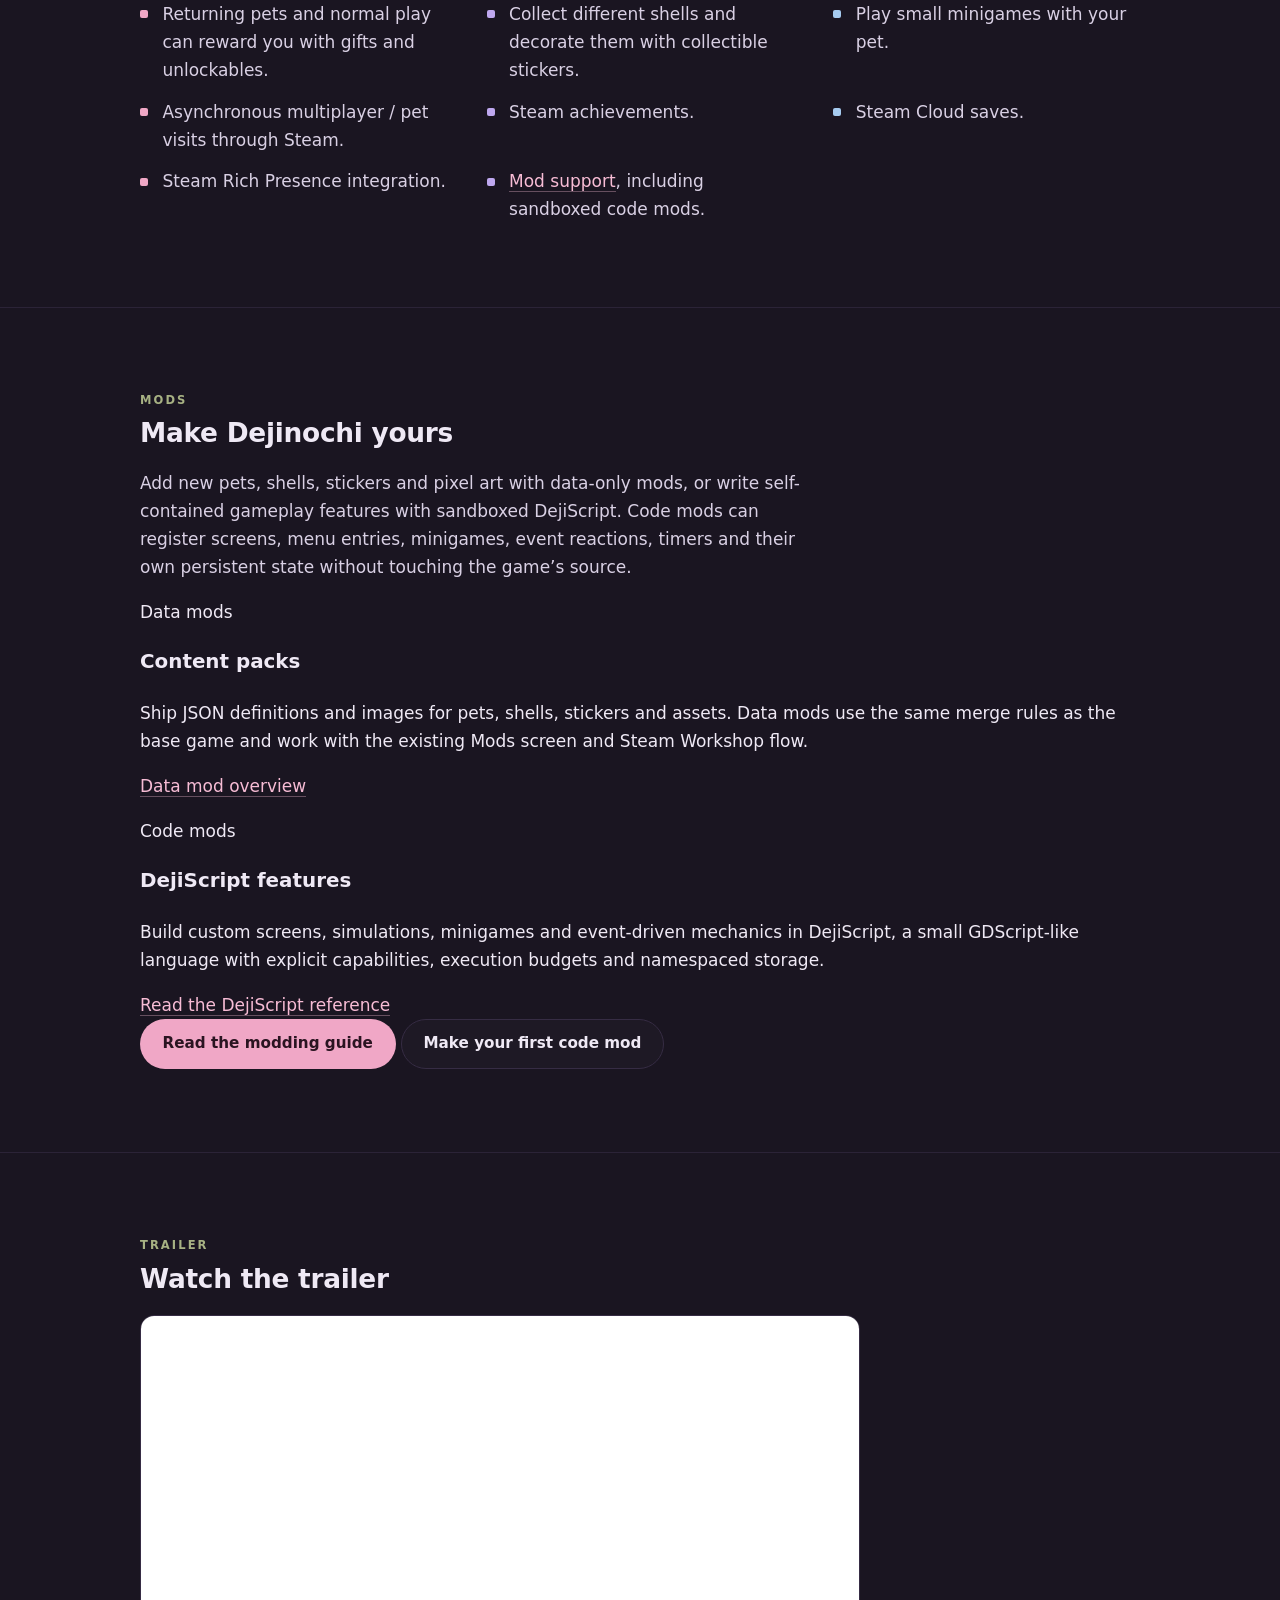
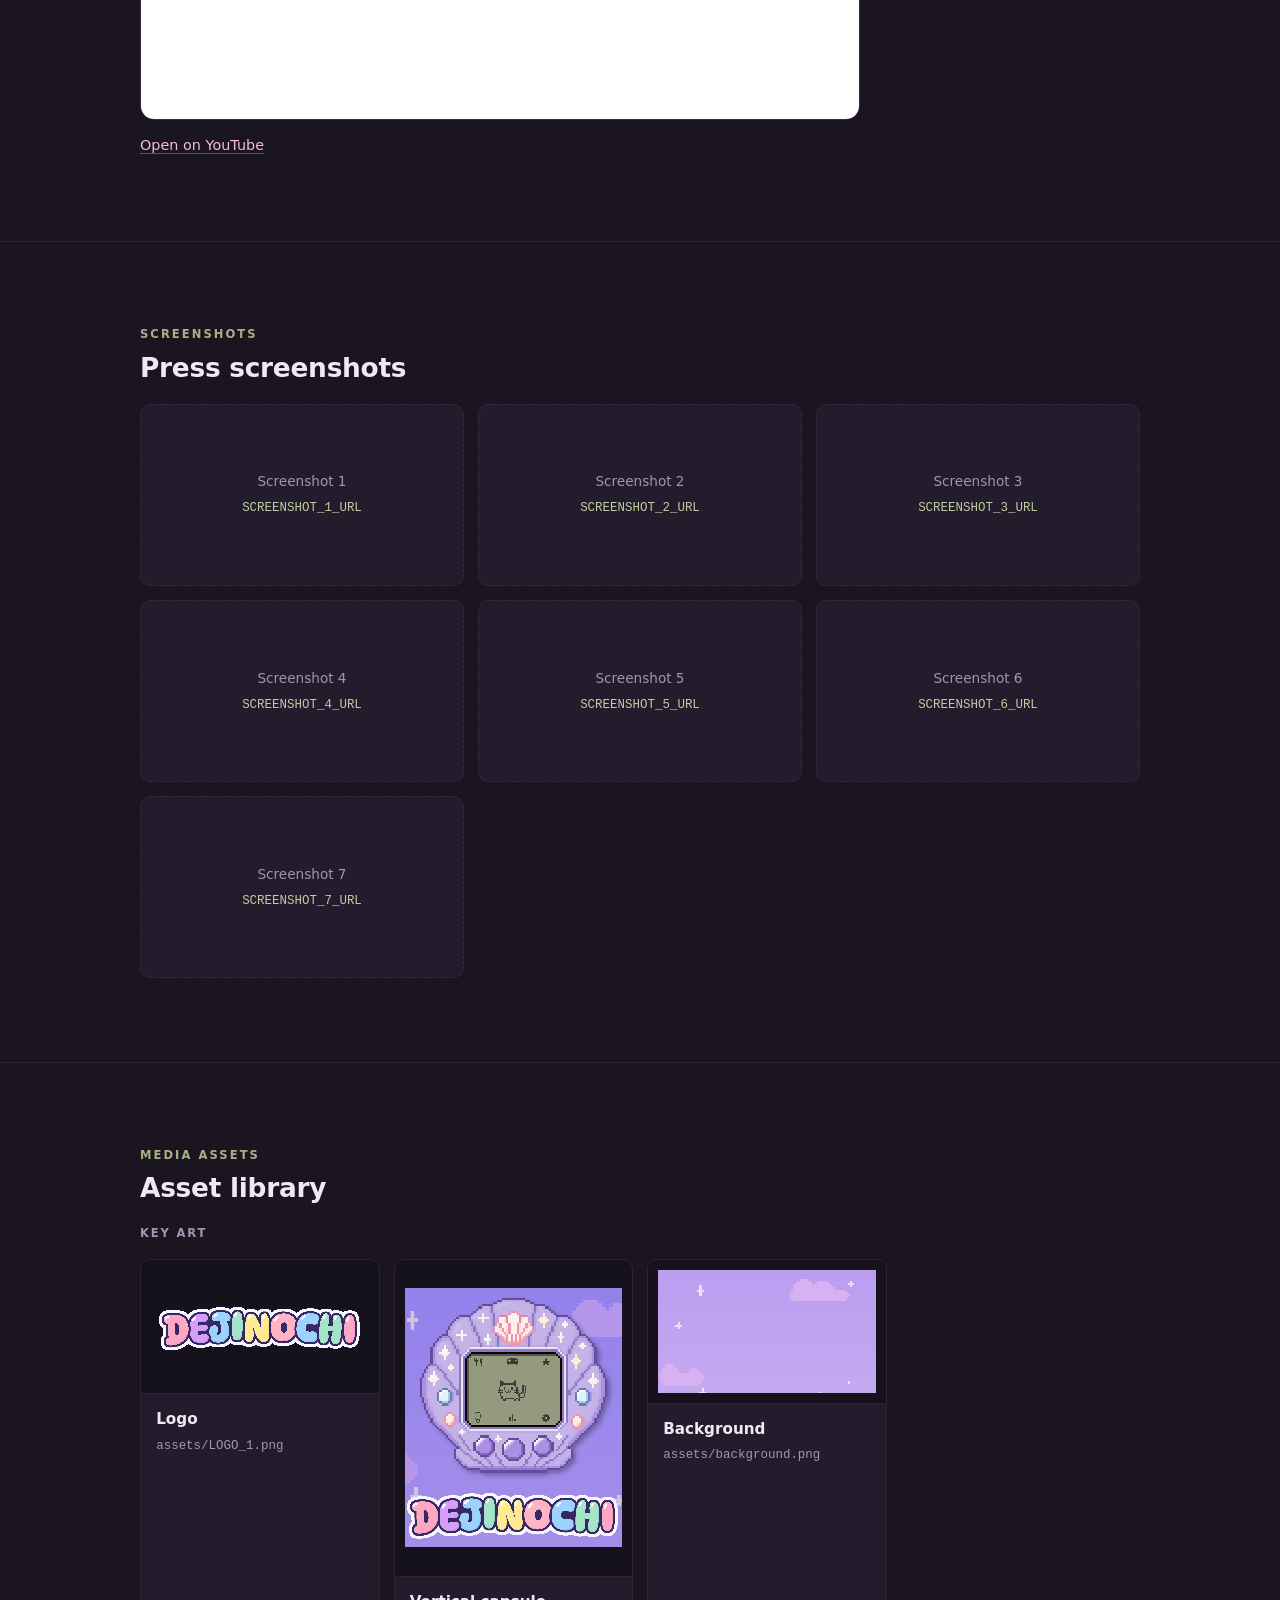
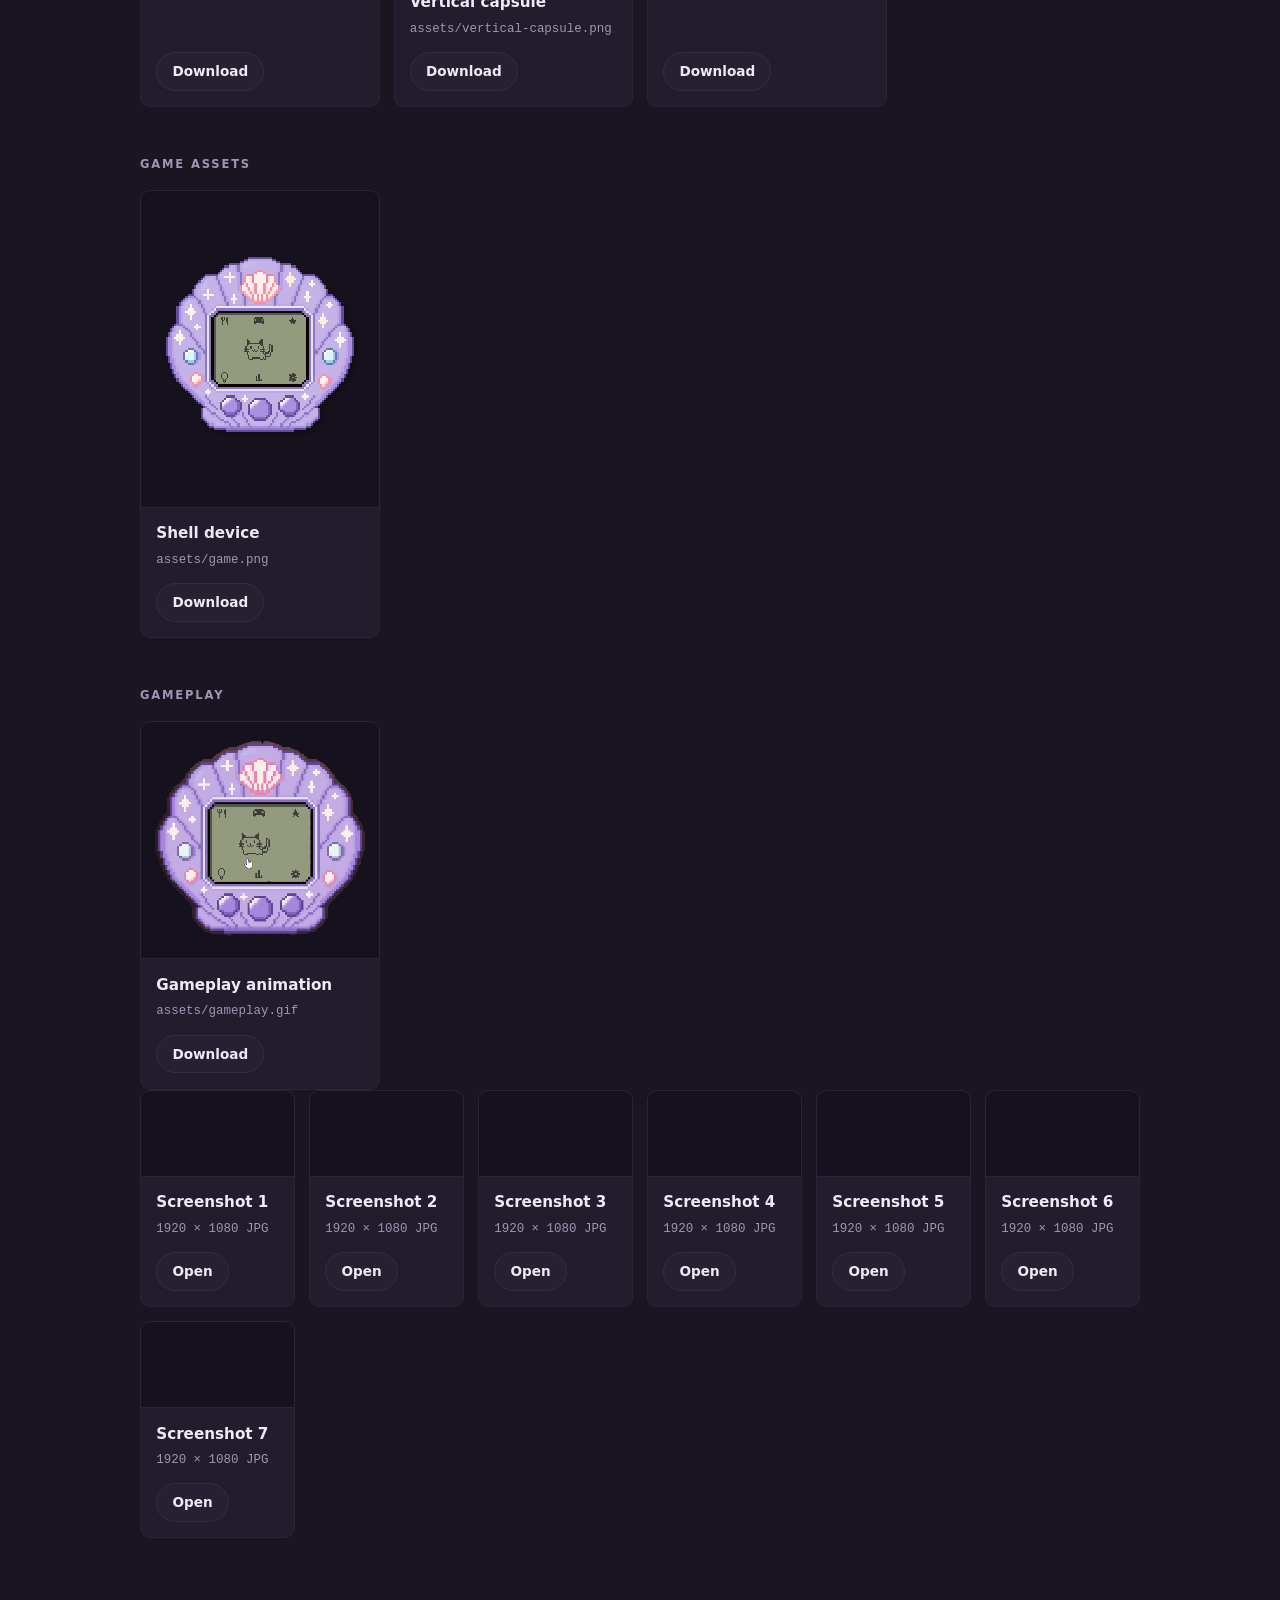
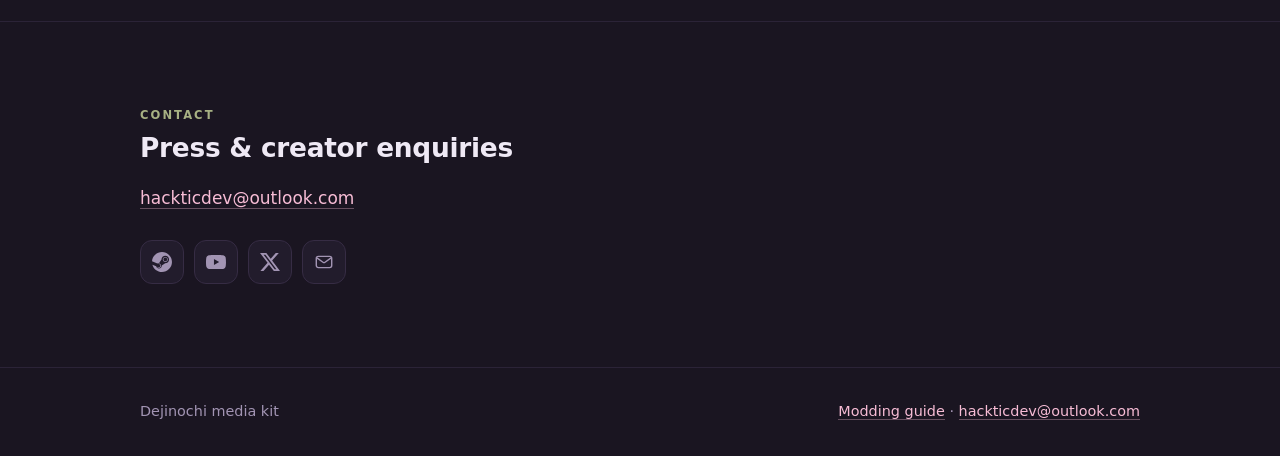
==== commit 7af019e2: "Revert "Document mod items, unlocks and Toybox Workshop" This reverts commit d1bb4a2a5c890284c89e513" ====
--- a/index.html
+++ b/index.html
@@ -144,8 +144,51 @@
         <li>Steam achievements.</li>
         <li>Steam Cloud saves.</li>
         <li>Steam Rich Presence integration.</li>
-        <li>Mod support.</li>
+        <li><a class="link" href="mods.html">Mod support</a>, including sandboxed code mods.</li>
       </ul>
+    </div>
+  </section>
+
+  <!-- ===================== Mods ===================== -->
+  <section class="section" id="mods" aria-labelledby="mods-title">
+    <div class="wrap">
+      <p class="kicker">Mods</p>
+      <h2 class="section__title" id="mods-title">Make Dejinochi yours</h2>
+      <p class="prose">
+        Add new pets, shells, stickers and pixel art with data-only mods, or write
+        self-contained gameplay features with sandboxed DejiScript. Code mods can
+        register screens, menu entries, minigames, event reactions, timers and
+        their own persistent state without touching the game&rsquo;s source.
+      </p>
+
+      <div class="mod-grid">
+        <article class="mod-card">
+          <p class="mod-card__tag">Data mods</p>
+          <h3>Content packs</h3>
+          <p>
+            Ship JSON definitions and images for pets, shells, stickers and
+            assets. Data mods use the same merge rules as the base game and work
+            with the existing Mods screen and Steam Workshop flow.
+          </p>
+          <a class="link" href="mods.html#data-mods">Data mod overview</a>
+        </article>
+
+        <article class="mod-card mod-card--code">
+          <p class="mod-card__tag">Code mods</p>
+          <h3>DejiScript features</h3>
+          <p>
+            Build custom screens, simulations, minigames and event-driven
+            mechanics in DejiScript, a small GDScript-like language with explicit
+            capabilities, execution budgets and namespaced storage.
+          </p>
+          <a class="link" href="mods.html#dejiscript">Read the DejiScript reference</a>
+        </article>
+      </div>
+
+      <div class="section__actions">
+        <a class="btn btn--primary" href="mods.html">Read the modding guide</a>
+        <a class="btn btn--ghost" href="mods.html#quick-start">Make your first code mod</a>
+      </div>
     </div>
   </section>
 
@@ -474,7 +517,11 @@
 <footer class="footer">
   <div class="wrap footer__inner">
     <p>Dejinochi media kit</p>
-    <p><a class="link" href="mailto:hackticdev@outlook.com">hackticdev@outlook.com</a></p>
+    <p>
+      <a class="link" href="mods.html">Modding guide</a>
+      &middot;
+      <a class="link" href="mailto:hackticdev@outlook.com">hackticdev@outlook.com</a>
+    </p>
   </div>
 </footer>
 
